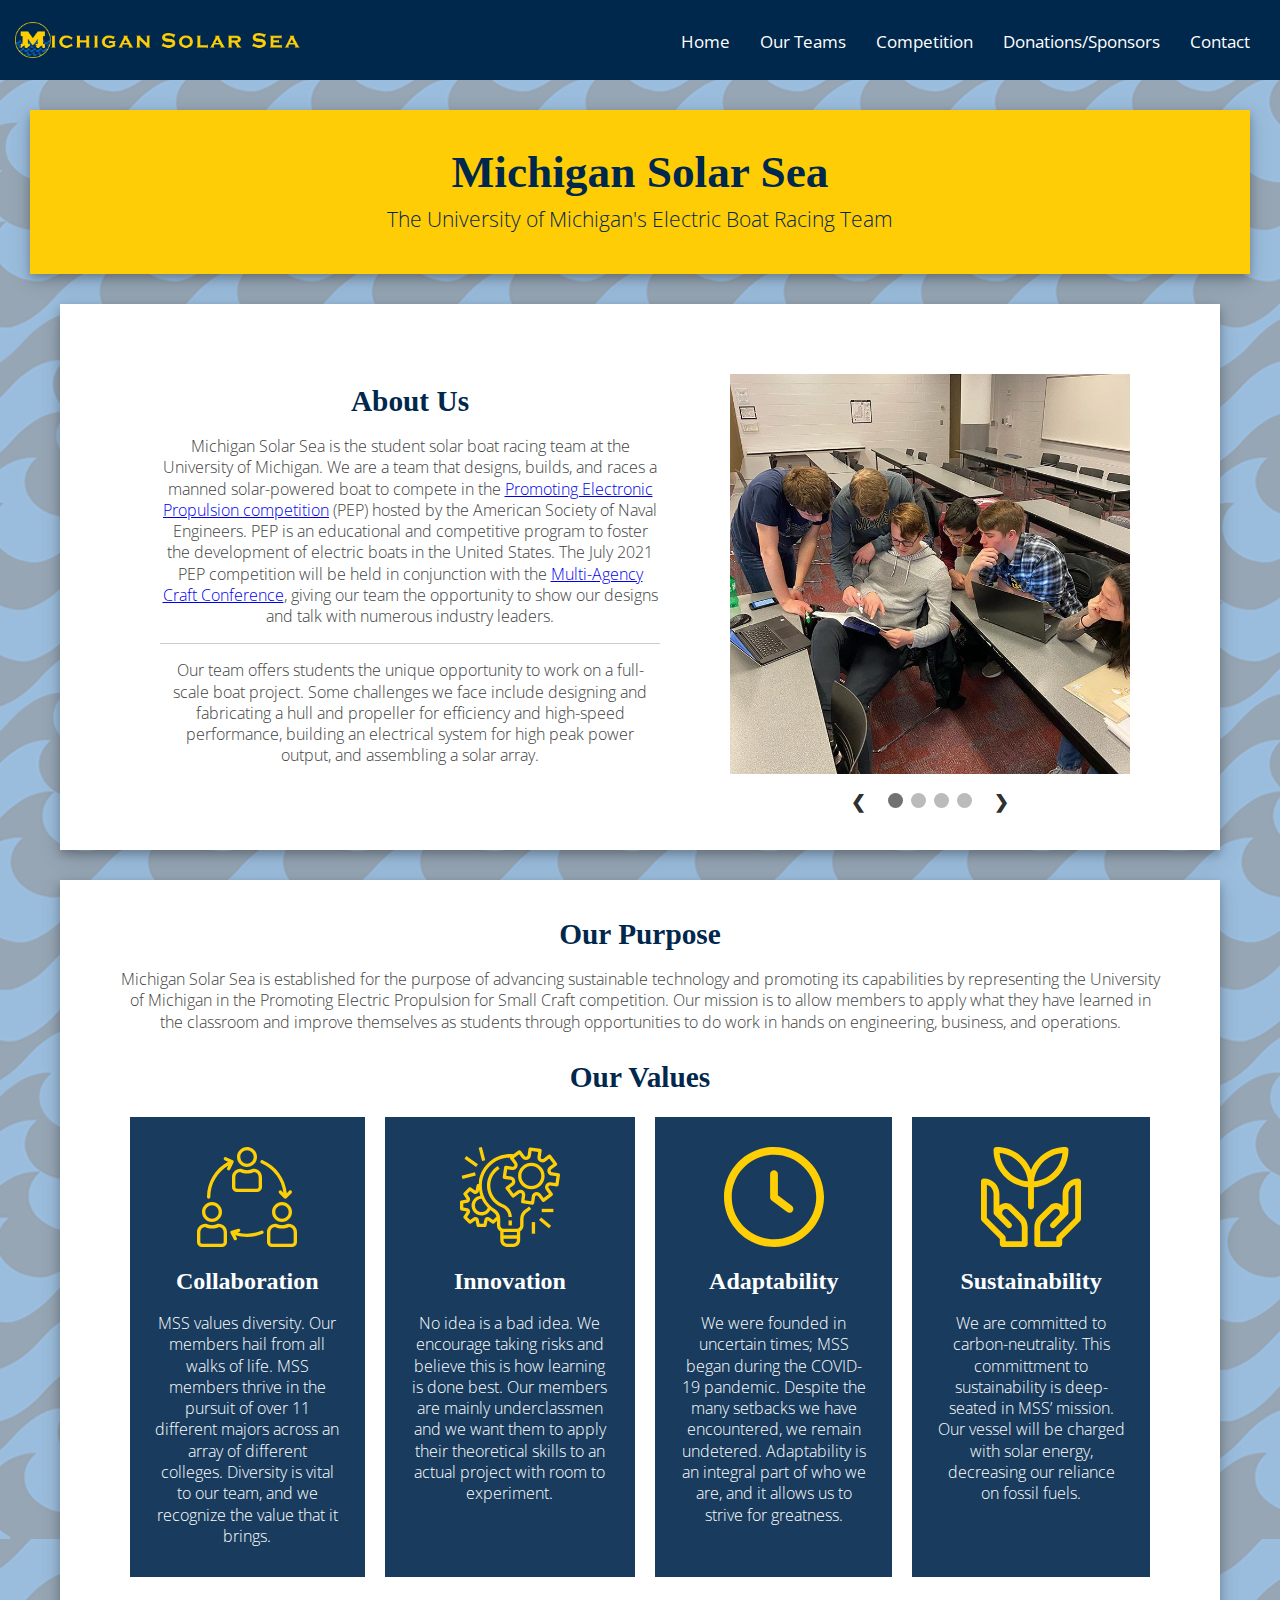
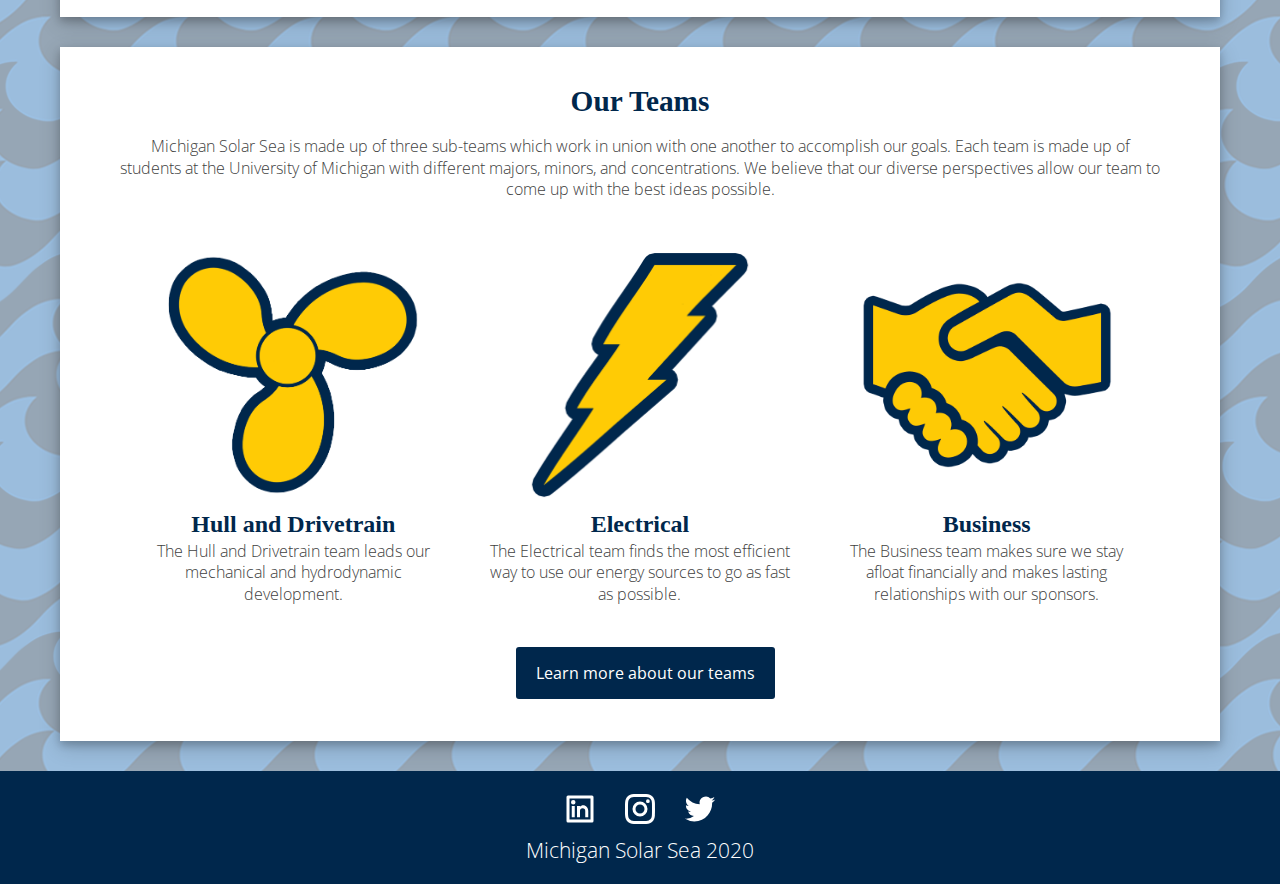
==== index.html @ 942b69a6 "fixing w3 errors" ====
<!DOCTYPE html>
<html lang='en' dir='ltr'>
    <head>
        <meta charset="UTF-8">
        <meta name="viewport" content="width=device-width, initial-scale=1.0">
        <meta http-equiv="X-UA-Compatible" content="ie=edge">
        <link rel="stylesheet" href="https://fonts.googleapis.com/css?family=Open Sans">
        <link rel="stylesheet" type="text/css" href="css/html5reset.css">
        <link rel="stylesheet" type="text/css" href="css/style.css">
        <title>Michigan Solar Sea</title>
    </head>
    <body>

        <div class="container">
        <div class="skip"><a href="#main">Skip to Main Content</a></div>
        <nav>   
        <div class="nav-container">
            <div class="logo">
                <a href="#"><img src="logos/long_logo.png" alt="Solar Sea Logo"></a>
            </div>
        <div class="navbar">
        
        <div class="icon-bar" onclick="Show()">
            <i></i>
            <i></i>
            <i></i>
        </div>
        <div id="navlist">
        <ul id="nav-lists">
            <li class="close"><span onclick="Hide()">×</span></li>
            <li><a href="index.html">Home</a></li>
            <li><a href="team.html ">Our Teams</a></li>
            <li><a href="#">Competition</a></li>
            <li><a href="#">Donations/Sponsors</a></li>
            <li><a href="#">Contact</a></li>
        </ul>
        </div>
        
        </div>
        </div>
        </nav>
        <main>
        <header>
        <div class="page-header">
            <h1>Michigan Solar Sea</h1>
            <p class="headerp">The University of Michigan's Electric Boat Racing Team</p>
        </div>
        </header>
        <div class="main-page" id="main"> 
            <div class="page-card" id="mainpagecol">
                <div class="col1">
                    <div class="col1container">
                <h2>About Us</h2>
                <p>Michigan Solar Sea is the student solar boat racing team at the University of Michigan. We are a team that designs, builds, and races a manned solar-powered boat to compete in the <a href="http://www.navalengineers.org/Education/Promoting-Electric-Propulsion-PEP">Promoting Electronic Propulsion competition</a> (PEP) hosted by the American Society of Naval Engineers. PEP is an educational and competitive program to foster the development of electric boats in the United States. The July 2021 PEP competition will be held in conjunction with the <a href="http://www.navalengineers.org/Symposia/MACC-2020">Multi-Agency Craft Conference</a>, giving our team the opportunity to show our designs and talk with numerous industry leaders.</p>
                <hr>
                <p>Our team offers students the unique opportunity to work on a full-scale boat project. Some challenges we face include designing and fabricating a hull and propeller for efficiency and high-speed performance, building an electrical system for high peak power output, and assembling a solar array. </p>
                </div>
                </div>
                <!-- Slideshow container -->
                <div class="col2">
            <div class="slideshow-container">
                <div class="mySlides fade">
                <img src="images/EmbeddedImage-2.jpg" style="width:100%" alt="team looking at a computer">
                </div>
            
                <div class="mySlides fade">
                <img src="images/EmbeddedImage-3.jpg" style="width:100%" alt="deven designing the ship">
                </div>
            
                <div class="mySlides fade">
                <img src="images/EmbeddedImage-4.jpg" style="width:100%" alt="team members drawing on a whiteboard">
                </div>

                <div class="mySlides fade">
                    <img src="images/EmbeddedImage.jpg" style="width:100%" alt="team members discussing ship dimensions">
                </div>
            
                <!-- Next and previous buttons -->


            </div>
            <br>
            
            <!-- The dots/circles -->
            <div style="text-align:center">
                <a class="prev" onclick="plusSlides(-1)">&#10094;</a>
                <span class="dot" onclick="currentSlide(1)"></span> 
                <span class="dot" onclick="currentSlide(2)"></span> 
                <span class="dot" onclick="currentSlide(3)"></span> 
                <span class="dot" onclick="currentSlide(4)"></span> 
                <a class="next" onclick="plusSlides(1)">&#10095;</a>
            </div>
            </div>
            </div>
            <div class="page-card">
                <h2>Our Purpose</h2>
                <p>Michigan Solar Sea is established for the purpose of advancing sustainable technology and promoting its capabilities by representing the University of Michigan in the Promoting Electric Propulsion for Small Craft competition. Our mission is to allow members to apply what they have learned in the classroom and improve themselves as students through opportunities to do work in hands on engineering, business, and operations.</p>

                <h2 id="valuesheader">Our Values</h2>
                <div id="mssvalues">
                    <div class="value-card" id="val1">
                        <img class="valuesimg" src="logos/collaboration-3.svg" alt="Collaboration logo">
                        <h3>Collaboration</h3>
                        <p>MSS values diversity. Our members hail from all walks of life. MSS members thrive in the pursuit of over 11 different majors across an array of different colleges. Diversity is vital to our team, and we recognize the value that it brings.</p>
                    </div>
                    <div class="value-card" id="val2">
                        <img class="valuesimg" src="logos/project-management-3.svg" alt="Innovation logo">
                        <h3>Innovation</h3>
                        <p>No idea is a bad idea. We encourage taking risks and believe this is how learning is done best. Our members are mainly underclassmen and we want them to apply their theoretical skills to an actual project with room to experiment.</p>
                    </div>
                    <div class="value-card" id="val3">
                        <img class="valuesimg" src="logos/clock-2.svg" alt="Adaptability logo">
                        <h3>Adaptability</h3>
                        <p>We were founded in uncertain times; MSS began during the COVID-19 pandemic. Despite the many setbacks we have encountered, we remain undetered. Adaptability is an integral part of who we are, and it allows us to strive for greatness.</p>
                    </div>
                    <div class="value-card" id="val4">
                        <img class="valuesimg" src="logos/ecology-3.svg" alt="Sustainability logo">
                        <h3>Sustainability</h3>
                        <p>We are committed to carbon-neutrality. This committment to sustainability is deep-seated in MSS’ mission. Our vessel will be charged with solar energy, decreasing our reliance on fossil fuels.</p>
                    </div>
                </div>
            </div>
            <div class="page-card">
                <h2>Our Teams</h2>
                <p>Michigan Solar Sea is made up of three sub-teams which work in union with one another to accomplish our goals. Each team is made up of students at the University of Michigan with different majors, minors, and concentrations. We believe that our diverse perspectives allow our team to come up with the best ideas possible.</p>
                <div class="team-card-grid">
                    <div class="team-card" id="team-card-3">
                        <img src="logos/hull_logo.png" alt="Hull and Drivetrain Logo" class="teamlogo">
                        <h3 class="teamh3">Hull and Drivetrain</h3>
                        <p class="teamlogop">The Hull and Drivetrain team leads our mechanical and hydrodynamic development.</p>
                    </div>
                <div class="team-card" id="team-card-2">
                    <img src="logos/electrical_logo.png" alt="Electrical Logo" class="teamlogo">
                    <h3 class="teamh3">Electrical</h3>
                    <p class="teamlogop">The Electrical team finds the most efficient way to use our energy sources to go as fast as possible.</p>
                </div>
                <div class="team-card" id="team-card-1">
                    <img src="logos/business_logo.png" alt="Business Logo" class="teamlogo">
                    <h3 class="teamh3">Business</h3>
                    <p class="teamlogop">The Business team makes sure we stay afloat financially and makes lasting relationships with our sponsors.</p>
                </div>
                </div>
                <div id="mainpagebuttons">
                <a class="button" href="team.html">Learn more about our teams</a>
            </div>
        </div>
        </div>
        </main>
        <footer>
        <div class="footer">
            <a href="https://www.linkedin.com/company/michigan-solar-sea/" target="_blank"><img src="logos/linkedin-logo.svg" alt="linkedin logo" class="footer-logo"></a>
            <a href="https://www.instagram.com/michigansolarsea/" target="_blank"><img src="logos/instagram-logo.svg" alt="instagram logo" class="footer-logo"></a>
            <a href="https://twitter.com/MichiganSea" target="_blank"><img src="logos/twitter-logo.svg" alt="twitter logo" class="footer-logo"></a>
            <p>Michigan Solar Sea 2020</p>
        </div>
        </footer>
        </div>
        <script src="js/mainpage.js"></script>
    </body>
</html>
---- css/style.css ----
/*Color Codes
Yellow: #ffcf06
Light blue: #0c5baa
Dark blue: #00274C
*/

/*This is all for the nav*/

*,
*::before,
*::after {
  box-sizing: border-box;
  -webkit-box-sizing: border-box;
}

.skip a{
  background: white;
  left: 0;
  padding: 6px;
  position: absolute;
  top: -40px;
  z-index: 1;
}

.skip a:focus{
/*Add the selector and rule to move the skip link to the exact top.*/
  top: 0px;
}

body {
  font-family: "Open Sans", sans-serif;
  margin: 0;
  padding: 0;
}

.nav-container {
  height: 80px;
  background-color: #00274C;
  display: -webkit-box;
  display: -ms-flexbox;
  display: flex;
  -ms-flex-wrap: wrap;
  flex-wrap: wrap;
  -webkit-box-align: center;
  -ms-flex-align: center;
  align-items: center;
  overflow: hidden;
}

.nav-container .logo {
  max-width: 300px;
  padding: 0 0px 0px 15px;
  overflow: hidden;
}

.nav-container .logo a {
  display: -webkit-box;
  display: -ms-flexbox;
  display: flex;
  -ms-flex-wrap: wrap;
  flex-wrap: wrap;
  -webkit-box-align: center;
  -ms-flex-align: center;
  align-items: center;
  height: 60px;
}

.nav-container .logo a img {
  max-width: 100%;
  max-height: 60px;
}

.nav-container .navbar {
  display: -webkit-box;
  display: -ms-flexbox;
  display: flex;
  -ms-flex-wrap: wrap;
  flex-wrap: wrap;
  -webkit-box-flex: 1;
  -ms-flex: 1;
  flex: 1;
  padding: 0 15px;
  justify-content: flex-end;
}

.nav-container .navbar ul {
  display: -webkit-box;
  display: -ms-flexbox;
  display: flex;
  -ms-flex-wrap: wrap;
  flex-wrap: wrap;
  list-style: none;
  margin: 0;
  padding: 0;
}

.nav-container .navbar ul li a {
  text-decoration: none;
  color: white;
  font-size: 13pt;
  display: block;
  height: 80px;
  line-height: 82px;
  cursor: pointer;
  padding: 0 15px;
}

.nav-container .navbar ul li a:hover {
  color: #ffffff;
  background-color: rgba(23, 23, 23, 0.9);
}

.nav-container .navbar ul .close {
  display: none;
  text-align: right;
  padding: 10px;
}

.nav-container .navbar ul .close span {
  font-size: 40px;
  display: inline-block;
  border: 1px solid #cccccc;
  padding: 0 10px;
  cursor: pointer;
}

.nav-container .navbar .icon-bar {
  padding: 18px 8px;
  width: 50px;
  height: 60px;
  display: none;
  -webkit-box-orient: vertical;
  -webkit-box-direction: normal;
  -ms-flex-direction: column;
  flex-direction: column;
  -webkit-box-pack: justify;
  -ms-flex-pack: justify;
  justify-content: space-between;
  cursor: pointer;
}

.nav-container .navbar .icon-bar i {
  background-color: #ffffff;
  height: 2px;
}

.navbar #navlist{
    text-align: right;
    position: right;
    float: right;
}

@media only screen and (max-width: 946px) {
  .nav-container {
    -webkit-box-pack: justify;
    -ms-flex-pack: justify;
    justify-content: space-between;
  }

  .nav-container .logo {
    -webkit-box-flex: 1;
    -ms-flex: 1;
    flex: 1;
  }


  .nav-container .navbar {
    -webkit-box-flex: 0;
    -ms-flex: 0;
    flex: 0;
  }

  .nav-container .navbar ul {
    -ms-flex-wrap: nowrap;
    flex-wrap: nowrap;
    position: fixed;
    left: 100%;
    -webkit-box-orient: vertical;
    -webkit-box-direction: normal;
    -ms-flex-direction: column;
    flex-direction: column;
    background: #ffffff;
    width: 100%;
    height: 55%;
    overflow: auto;
    -webkit-transition: left .3s;
    -o-transition: left .3s;
    transition: left .3s;
  }

  .nav-container .navbar ul li a {
    padding: 15px;
    font-size: 20pt;
    height: auto;
    line-height: normal;
    color: #555555;
    text-align: center;
  }

  .nav-container .navbar ul .close {
    display: block;
  }

  .nav-container .navbar .icon-bar {
    display: -webkit-box;
    display: -ms-flexbox;
    display: flex;
  }

  .nav-container .navbar ._Menus-show {
    left: 0;
  }
}

/*


/*This is everything else besides the nav*/


/*Basic stuff for the whole site*/

.body {
  max-width: 700px;
  margin: 0 auto;
  padding: 10px;
}

.container{
    background-image: url(../logos/wave\ block.png);
}

.page-header{
    text-align: center;
    padding: 30px 30px 30px 30px;
    background-color: #ffcd06;
    margin: 30px 30px 30px 30px;
    box-shadow: 0 4px 8px 0 rgba(0, 0, 0, 0.2), 
    0 6px 20px 0 rgba(0, 0, 0, 0.19);
    font-family: "Playfair Display";
    font-size: 17pt;
    color:#00274C;
}

.page-card{
    text-align: center;
    padding: 40px 30px 40px 30px;
    background-color: white;
    margin: 30px 30px 30px 30px;
    box-shadow: 0 4px 8px 0 rgba(0, 0, 0, 0.2), 
    0 6px 20px 0 rgba(0, 0, 0, 0.19);
    font-size: 12pt;
    color:rgb(65, 65, 65);
}

h1{
  margin: 10px 0px 5px 0px;
  font-size: 2em;
  font-weight: bold;
  
}

.headerp{
  margin: 10px 0px 10px 0px;
  font-family: "Open Sans", sans-serif;
  font-size: 16pt;
}

h2{
    font-weight: bold;
    color: #00274C;
    font-size: 22pt;
    font-family: "Playfair Display";
    margin-bottom: 20px;
}

p{
    font-weight: lighter;
    line-height: 1.33;
}

.footer{
    padding: 20px 0px 20px 0px;
    color: white;
    text-align: center;
    background-color: #00274C;
}

.footer p{
  padding: 0px 0px 0px 0px;
  margin: 7px 0px 0px 0px;
  font-size: 16pt;
}

.footer-logo{
  padding: 0px 10px 0px 10px;
}

h3{
  color: #00274C;
  font-size: 18pt;
  font-weight: bold;
  font-family: "Playfair Display";
}

h4{
  color: #00274C;
  font-size: 16pt;
  font-style: bold;
  margin: 5px 0px 5px 0px;
}

#mainpagebuttons{
  margin: 60px 0px 20px 0px;
}

.button{
  color: white;
  background-color: #00274C;
  padding: 15px 10px 15px 10px;
  margin: 30px 0px 30px 0px;
  border-radius: 3px 3px 3px 3px;
  text-decoration: none;
}

.button:hover{
  background-color: lightgrey;
  color: #00274C;
  text-decoration: underline;
}

/* Main Page */

#valuesheader{
  margin-top: 30px;
  margin-bottom: 0px;
}

.value-card{
  margin: 25px 0px 0px 0px;
  padding: 30px 0px 30px 0px;
  color: white;
  background-color: rgb(0, 39, 76, 0.9);

}

.value-card h3 {
  color: white;
  margin: 20px 0px 20px 0px;
}

.value-card p{
  color: white;
  padding: 0px 25px 0px 25px;
}

.valuesimg{
  width: 175px;
  height: auto;
}

.team-card{
  margin: 40px 0px 10px 0px;
}

#team-card-1{
  margin: 10px 0px 10px 0px;
}

.teamh3{
  margin: 10px 0px 5px 0px;
}

.teamlogop{
  padding: 0px 0px 0px 0px;
  margin: 0px 0px 0px 0px;
}

.teamlogo{
  width: 250px;
  height: auto;
}

/* THIS IS FOR THE MAIN PAGE SLIDESHOW*/
*{box-sizing:border-box}

/* Slideshow container */
.slideshow-container {
  width: 250px;
  position: relative;
  margin: auto;
  margin-top: 30px;
}

/* Hide the images by default */
.mySlides {
  display: none;
}

/* Next & previous buttons */
.prev, .next {
  cursor: pointer;
  top: 50%;
  width: auto;
  margin-top: -22px;
  padding: 16px;
  color: #303030;
  font-weight: bold;
  font-size: 18px;
  transition: 0.6s ease;
  border-radius: 3px 0 0 3px;
  user-select: none;
}

/* Position the "next button" to the right */
.next {
  right: 0;
  border-radius: 0 3px 3px 0;
}

/* On hover, add a black background color with a little bit see-through */
.prev:hover, .next:hover {
  background-color: rgba(0,0,0,0.8);
  color: white;
}

/* The dots/bullets/indicators */
.dot {
  cursor: pointer;
  height: 15px;
  width: 15px;
  margin: 0 2px;
  background-color: #bbb;
  border-radius: 50%;
  display: inline-block;
  transition: background-color 0.6s ease;
}

.active, .dot:hover {
  background-color: #717171;
}


/* Team Page */

.headshot-img{
  text-align: center;
}

.headshot-img img{
  height: 300px;
  width: auto;
  border-radius: 50%;
}


@media screen and (min-width: 768px){
  .slideshow-container {
    width: 500px;
  }

  .page-card{
    text-align: center;
    padding: 40px 60px 40px 60px;
    background-color: white;
    margin: 30px 60px 30px 60px;
    box-shadow: 0 4px 8px 0 rgba(0, 0, 0, 0.2), 
    0 6px 20px 0 rgba(0, 0, 0, 0.19);
    font-size: 12pt;
    color:rgb(65, 65, 65);
  }

  #mainpagebuttons{
    margin: 60px 0px 20px 0px;
  }
  
  .button{
    color: white;
    background-color: #00274C;
    padding: 15px 20px 15px 20px;
    margin: 30px 20px 30px 30px;
    border-radius: 3px 3px 3px 3px;
    text-decoration: none;
  }


}

@media screen and (min-width: 946px){

  /* Values grid on the main page */

  #mssvalues{
    display: grid;
    grid-template-columns: auto auto;
    grid-template-rows: auto auto;
  }

  .value-card{
    margin: 25px 10px 0px 10px;
  }

  #val1{
    grid-row: 1/2;
    grid-column: 1/2;
  }

  #val2{
    grid-row: 1/2;
    grid-column: 2/3;
  }

  #val3{
    grid-row: 2/3;
    grid-column: 1/2;
  }

  #val4{
    grid-row: 2/3;
    grid-column: 2/3;
  }

  .valuesimg{
    width: 100px;
    height: auto;
  }
}

@media screen and (min-width: 1200px){
  #mainpagecol{
    display: grid;
    grid-template-columns: auto auto;
  }

  .col1{
    grid-column-start: 1;
    grid-column-end: 2;
    justify-content: center;
    align-self: center;
    margin-left: 40px;
    margin-right: 40px;
  }

  .col2{
    grid-column-start: 2;
    grid-column-end: 3;
  }

  .slideshow-container {
    width: 400px;
    margin: 30px 30px 0px 30px;
  }

/* Values grid on the main page */

#mssvalues{
  display: grid;
  grid-template-columns: auto auto auto auto;
  grid-template-rows: auto;
}

.value-card{
  margin: 25px 10px 0px 10px;
}

#val1{
  grid-row: 1/2;
  grid-column: 1/2;
}

#val2{
  grid-row: 1/2;
  grid-column: 2/3;
}

#val3{
  grid-row: 1/2;
  grid-column: 3/4;
}

#val4{
  grid-row: 1/2;
  grid-column: 4/5;
}


/* Grid for the teams on main page */

  .team-card-grid{
    display: grid;
    grid-template-columns: auto auto auto;
    margin-top: 30px;
  }

  #team-card-1{
    grid-column-start: 3;
    grid-column-end: 4;
    margin: 20px 20px 20px 20px;
  }

  #team-card-2{
    grid-column-start: 2;
    grid-column-end: 3;
  }

  #team-card-3{
    grid-column-start: 1;
    grid-column-end: 2;
  }

  .team-card{
    margin: 20px 20px 20px 20px;
  }

  #mainpagebuttons{
    margin: 40px 0px 20px 0px;
  }
}

@media screen and (prefers-reduced-motion: reduce){
  html{
    scroll-behavior: initial;
}

.skip a{
  background: white;
  left: 0;
  padding: 6px;
  position: absolute;
  top: -40px;
  -webkit-transition: none;
  transition: none;
  z-index: 1;
}

.skip a:focus{
  top:0;
}
}
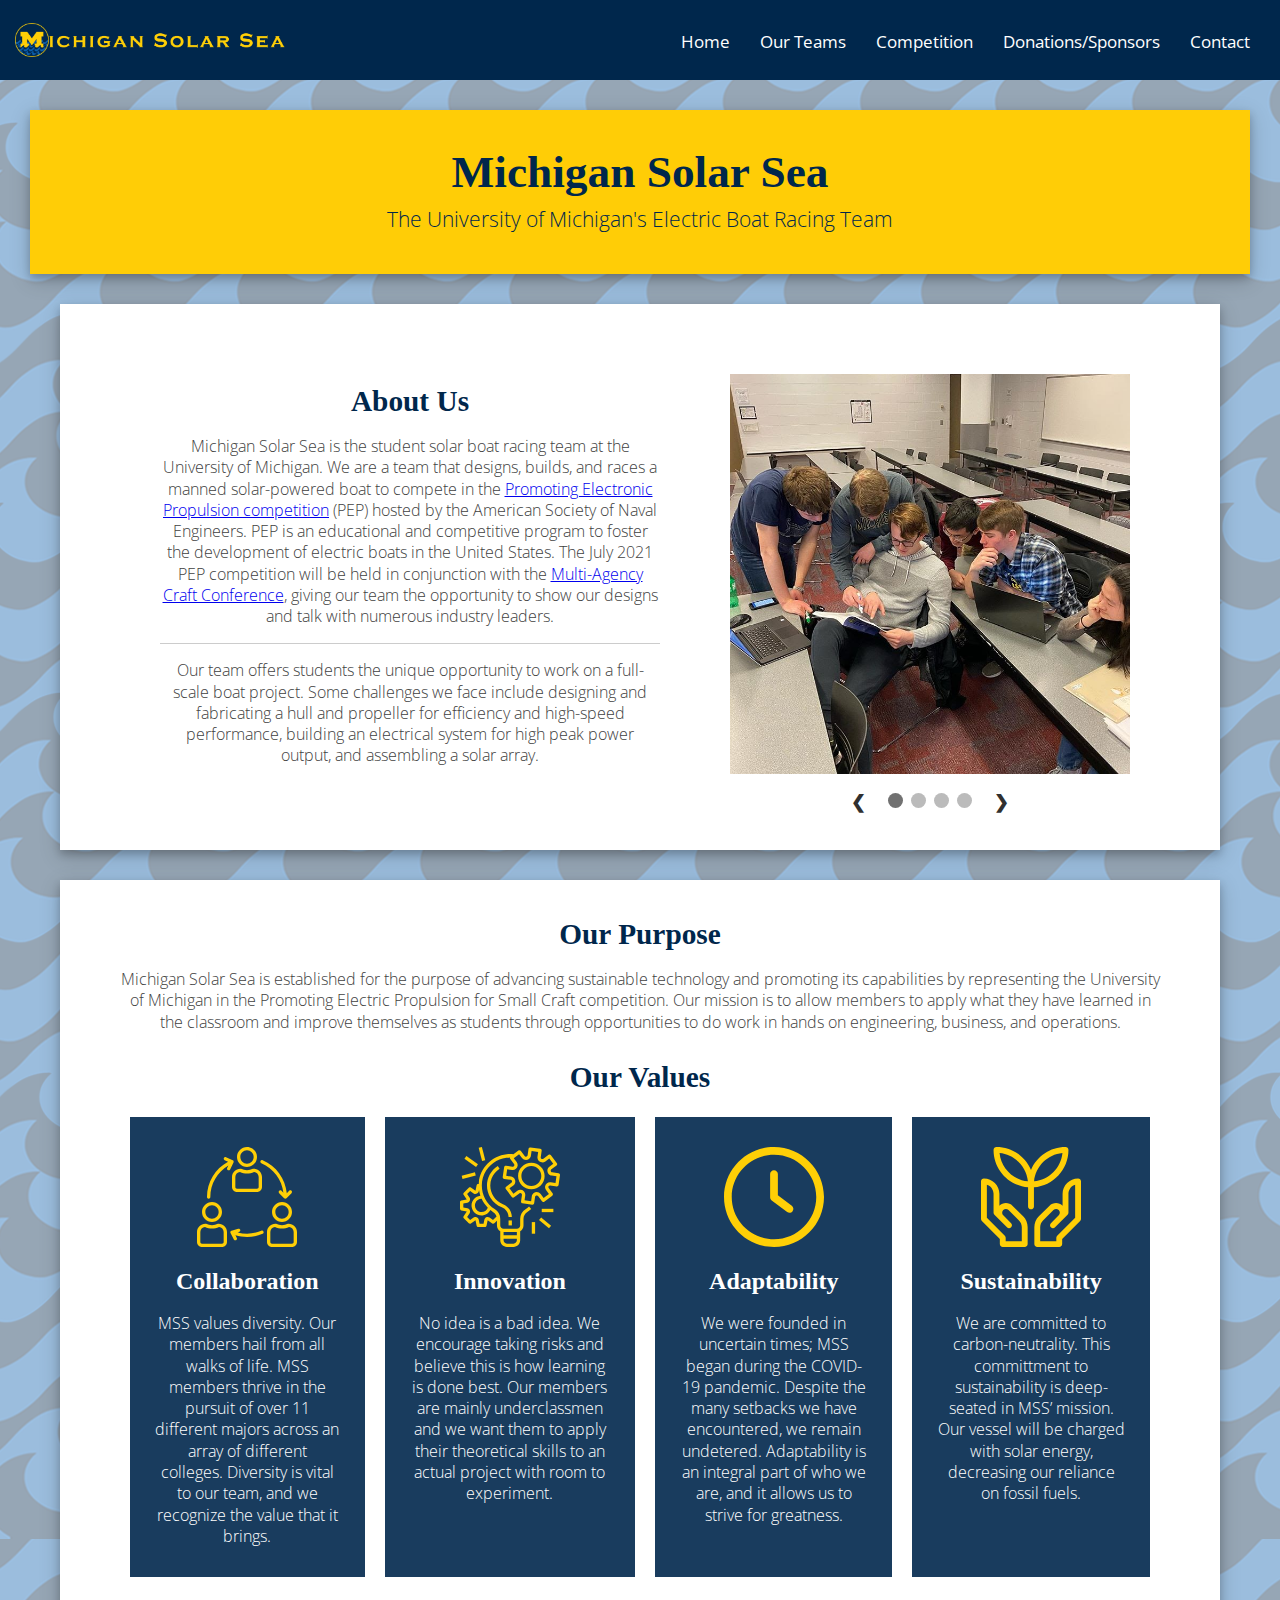
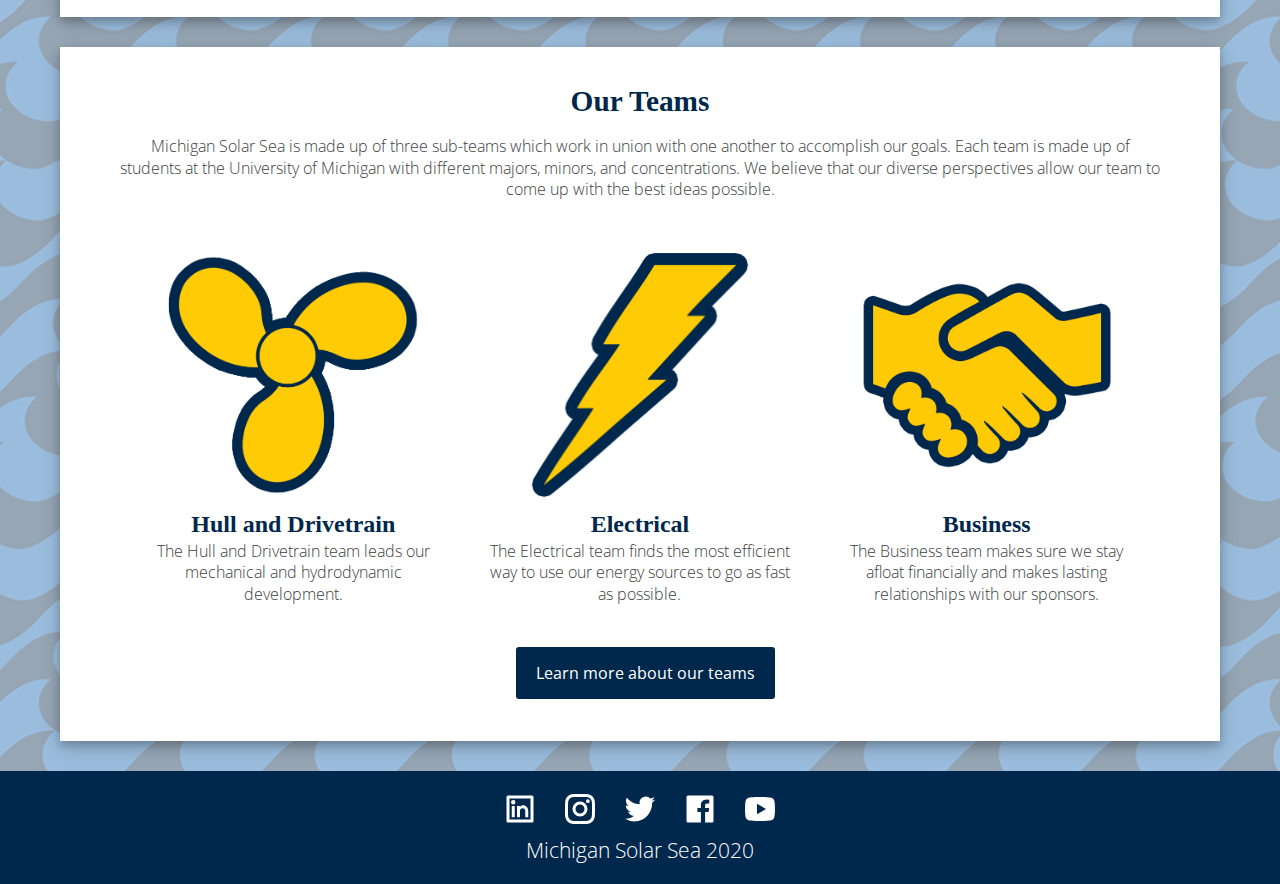
==== commit 12b9778e: "teams page is done" ====
--- a/index.html
+++ b/index.html
@@ -4,7 +4,7 @@
         <meta charset="UTF-8">
         <meta name="viewport" content="width=device-width, initial-scale=1.0">
         <meta http-equiv="X-UA-Compatible" content="ie=edge">
-        <link rel="stylesheet" href="https://fonts.googleapis.com/css?family=Open Sans">
+        <link rel="stylesheet" href="https://fonts.googleapis.com/css?family=Open+Sans">
         <link rel="stylesheet" type="text/css" href="css/html5reset.css">
         <link rel="stylesheet" type="text/css" href="css/style.css">
         <title>Michigan Solar Sea</title>
@@ -151,6 +151,8 @@
             <a href="https://www.linkedin.com/company/michigan-solar-sea/" target="_blank"><img src="logos/linkedin-logo.svg" alt="linkedin logo" class="footer-logo"></a>
             <a href="https://www.instagram.com/michigansolarsea/" target="_blank"><img src="logos/instagram-logo.svg" alt="instagram logo" class="footer-logo"></a>
             <a href="https://twitter.com/MichiganSea" target="_blank"><img src="logos/twitter-logo.svg" alt="twitter logo" class="footer-logo"></a>
+            <a href="https://www.facebook.com/michigansolarsea" target="_blank"><img src="logos/facebook-logo.svg" alt="facebook logo" class="footer-logo"></a>
+            <a href="https://www.youtube.com/channel/UCkD23mmCCdCnqKeCeHcaG-A" target="_blank"><img src="logos/youtube-logo.svg" alt="youtube logo" class="footer-logo"></a>
             <p>Michigan Solar Sea 2020</p>
         </div>
         </footer>
--- a/css/style.css
+++ b/css/style.css
@@ -53,6 +53,10 @@
   overflow: hidden;
 }
 
+.nav-container .logo img{
+  max-width: 270px;
+}
+
 .nav-container .logo a {
   display: -webkit-box;
   display: -ms-flexbox;
@@ -65,7 +69,7 @@
   height: 60px;
 }
 
-.nav-container .logo a img {
+.nav-container .logo a {
   max-width: 100%;
   max-height: 60px;
 }
@@ -443,16 +447,69 @@
 
 /* Team Page */
 
+#chart img{
+  height: 200px;
+  width: auto;
+  margin: 30px 0px 10px 0px;
+}
+
+#chart p{
+  font-size: 10pt;
+  margin: 0px 25px 0px 25px;
+}
+
 .headshot-img{
   text-align: center;
+  margin: 15px 0px 15px 0px;
 }
 
 .headshot-img img{
+  height: 200px;
+  width: auto;
+  border-radius: 50%;
+  box-shadow: 0 4px 8px 0 rgba(0, 0, 0, 0.2), 
+  0 6px 20px 0 rgba(0, 0, 0, 0.19);
+}
+
+.officer-card{
+  margin: 25px 0px 0px 0px;
+  padding: 30px 0px 30px 0px;
+  color: white;
+  background-color: rgb(0, 39, 76, 0.9);
+}
+
+.officer-card h4{
+  color: white;
+}
+.officer-card h3{
+  color: white;
+}
+
+.officer-card a{
+  color: #ffcf06;
+}
+
+.goals-card{
+  margin: 20px 0px 0px 0px;
+}
+
+.goals-card h3{
+  padding: 0px 0px 10px 0px;
+}
+
+.goals-card li{
+  text-align: left;
+  line-height: 1.33;
+  padding: 10px 0px 0px 0px;
+  margin: 0px 0px 0px 20px;
+}
+
+@media screen and (min-width: 500px){
+#chart img{
   height: 300px;
   width: auto;
-  border-radius: 50%;
-}
-
+}
+}
 
 @media screen and (min-width: 768px){
   .slideshow-container {
@@ -483,6 +540,61 @@
     text-decoration: none;
   }
 
+  .team-grid{
+      display: grid;
+      grid-template-columns: 50% 50%;
+      grid-template-rows: auto auto auto auto;
+      grid-row-gap: 10px;
+      grid-column-gap: 10px;
+  }
+
+  #hullteam1{
+    grid-row: 1/2;
+    grid-column: 1/2;
+  }
+
+  #hullteam2{
+    grid-row: 1/2;
+    grid-column: 2/3;
+  }
+
+  #hullteam3{
+    grid-row: 2/3;
+    grid-column: 1/2;
+  }
+
+  #hullteam4{
+    grid-row: 2/3;
+    grid-column: 2/3;
+  }
+
+  #hullteam5{
+    grid-row: 3/4;
+    grid-column: 1/2;
+  }
+
+  #hullteam6{
+    grid-row: 3/4;
+    grid-column: 2/3;
+  }
+
+  #hullteam7{
+    grid-row: 4/5;
+    grid-column: 1/2;
+  }
+
+  #hullteam8{
+    grid-row: 4/5;
+    grid-column: 2/3;
+  }
+
+  #electrical2{
+    align-self: center;
+    justify-items: center;
+    color:#00274C;
+    font-size: 16pt;
+    font-weight: bolder;
+  }
 
 }
 
@@ -492,7 +604,7 @@
 
   #mssvalues{
     display: grid;
-    grid-template-columns: auto auto;
+    grid-template-columns: auto auto auto;
     grid-template-rows: auto auto;
   }
 
@@ -524,6 +636,69 @@
     width: 100px;
     height: auto;
   }
+
+    /* Team Page */
+
+    #chart-grid{
+      display: grid;
+      grid-template-columns: 50% 50%;
+      grid-template-rows: auto;
+      grid-column-gap: 20px;
+    }
+
+    #chart-desc{
+      grid-column: 1/2;
+      grid-row: 1/2;
+      align-self: center;
+    }
+
+    #chart{
+      grid-column: 2/3;
+      grid-row: 1/2;
+    }
+
+    #officer-grid{
+      display: grid;
+      grid-template-columns: 33.3% 33.3% 33.3%;
+      grid-template-rows: auto;
+      grid-column-gap: 20px;
+      justify-content: center;
+    }
+  
+    #officer1{
+      grid-column: 1/2;
+      grid-row: 1/2;
+    }
+  
+    #officer2{
+      grid-column: 2/3;
+      grid-row: 1/2;
+    }
+  
+    #officer3{
+      grid-column: 3/4;
+      grid-row: 1/2;
+    }
+  
+    .officer-card{
+      padding: 30px 10px 30px 10px;
+      margin: 0px 0px 0px 0px;
+    }
+
+    #bottom-grid{
+      display: grid;
+      grid-template-rows: auto;
+      grid-template-columns: 50% 50%;
+    }
+
+    #bottom-grid #consulting-card{
+      margin: 30px 30px 30px 60px;
+    }
+
+    #bottom-grid #faculty-card{
+      margin: 30px 60px 30px 30px;
+    }
+
 }
 
 @media screen and (min-width: 1200px){
@@ -615,6 +790,82 @@
   #mainpagebuttons{
     margin: 40px 0px 20px 0px;
   }
+
+/* Team page */
+
+#chart-grid{
+  margin: 0px 100px 0px 100px;
+}
+
+.team-grid{
+  display: grid;
+  grid-template-columns: 25% 25% 25% 25%;
+  grid-template-rows: auto auto;
+  grid-row-gap: 10px;
+  grid-column-gap: 10px;
+  justify-content: center;
+}
+
+#hullteam1{
+grid-row: 1/2;
+grid-column: 1/2;
+}
+
+#hullteam2{
+grid-row: 1/2;
+grid-column: 2/3;
+}
+
+#hullteam3{
+grid-row: 1/2;
+grid-column: 3/4;
+}
+
+#hullteam4{
+grid-row: 1/2;
+grid-column: 4/5;
+}
+
+#hullteam5{
+grid-row: 2/3;
+grid-column: 1/2;
+}
+
+#hullteam6{
+grid-row: 2/3;
+grid-column: 2/3;
+}
+
+#hullteam7{
+grid-row: 2/3;
+grid-column: 3/4;
+}
+
+#hullteam8{
+grid-row: 2/3;
+grid-column: 4/5;
+}
+
+#electrical1{
+  grid-column: 1/3;
+  grid-row: 1/2;
+}
+
+#electrical2{
+  grid-column: 3/5;
+  grid-row: 1/2;
+}
+
+#business5{
+  grid-row: 2/3;
+  grid-column: 2/3;
+}
+
+#business6{
+  grid-row: 2/3;
+  grid-column: 3/4;
+}
+
 }
 
 @media screen and (prefers-reduced-motion: reduce){
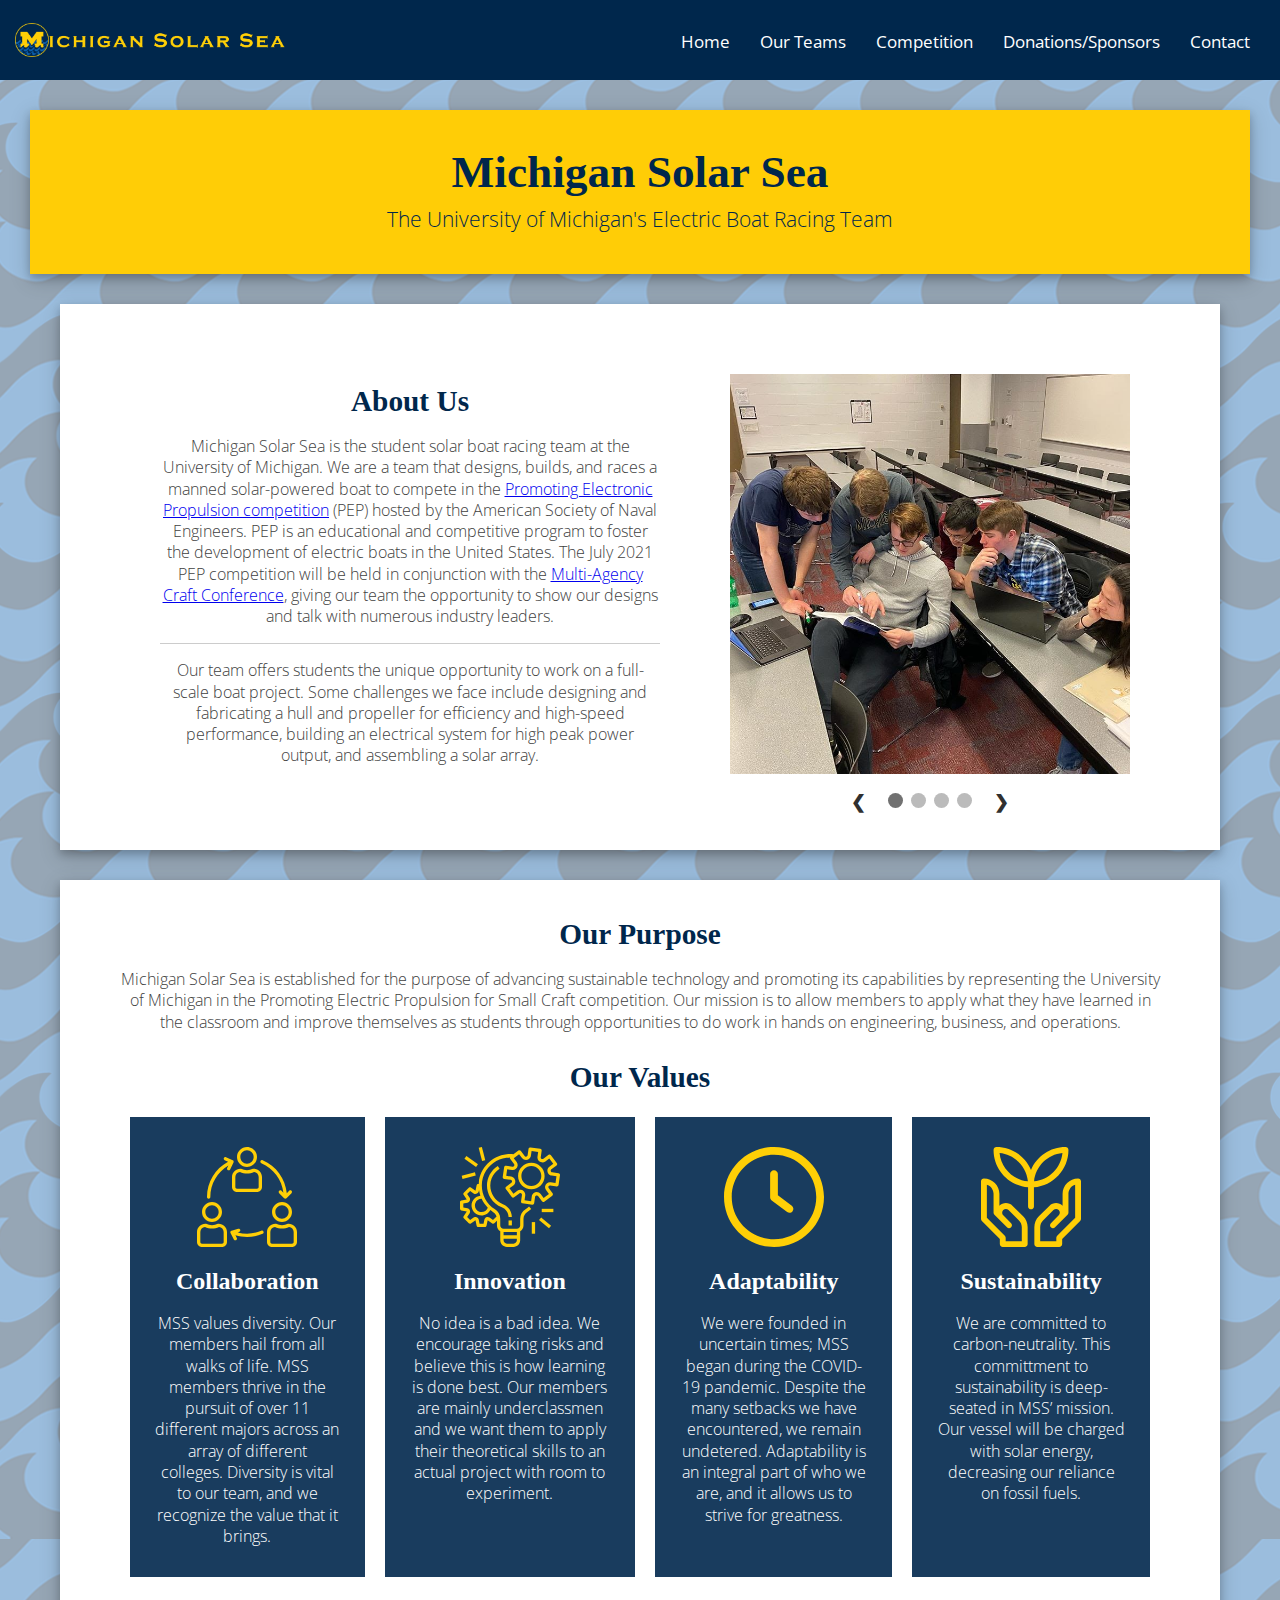
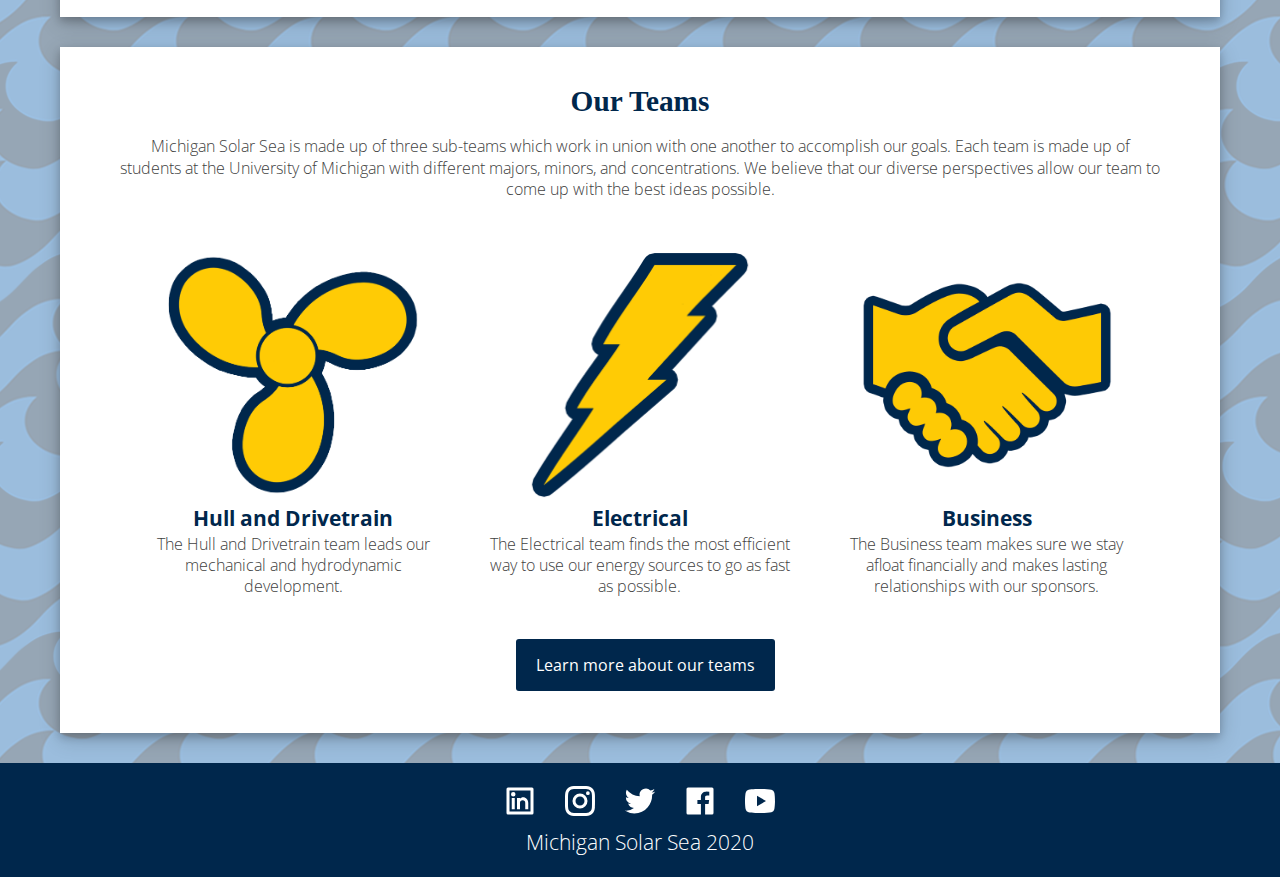
==== commit 7373f86f: "competition page" ====
--- a/index.html
+++ b/index.html
@@ -30,7 +30,7 @@
             <li class="close"><span onclick="Hide()">×</span></li>
             <li><a href="index.html">Home</a></li>
             <li><a href="team.html ">Our Teams</a></li>
-            <li><a href="#">Competition</a></li>
+            <li><a href="competition.html">Competition</a></li>
             <li><a href="#">Donations/Sponsors</a></li>
             <li><a href="#">Contact</a></li>
         </ul>
--- a/css/style.css
+++ b/css/style.css
@@ -447,13 +447,13 @@
 
 /* Team Page */
 
-#chart img{
+.chart img{
   height: 200px;
   width: auto;
   margin: 30px 0px 10px 0px;
 }
 
-#chart p{
+.chart p{
   font-size: 10pt;
   margin: 0px 25px 0px 25px;
 }
@@ -504,11 +504,85 @@
   margin: 0px 0px 0px 20px;
 }
 
+.team-card h3{
+    color: #00274C;
+    font-size: 16pt;
+    margin: 5px 0px 5px 0px;
+    font-family: 'Open Sans';
+}
+
+/* Competition Page */
+
+.comp img{
+  height: 200px;
+  width: auto;
+  margin: 30px 0px 10px 0px;
+}
+
+.chart-desc li{
+  text-align: left;
+  line-height: 1.33;
+  padding: 10px 0px 0px 0px;
+  margin: 5px 0px 0px 20px;
+}
+
+.map img{
+  width: 300px;
+  height: auto;
+  margin: 0px 0px 30px 0px;
+}
+
+.map-desc li{
+    text-align: center;
+    line-height: 1.33;
+    padding: 0px 0px 0px 0px;
+    margin: 20px 0px 0px 0px;
+    list-style-type: none;
+}
+
+#map-img{
+  text-align: center;
+}
+
+.preparation-square1{
+  background-color: rgb(0, 39, 76, 0.9);
+  padding: 30px 20px 30px 20px;
+  margin: 20px 0px 0px 0px;
+}
+
+.preparation-square2{
+  background-color: rgb(0, 39, 76, 0.6);
+  padding: 30px 20px 30px 20px;
+  margin: 20px 0px 0px 0px;
+}
+
+.preparation-grid img{
+  width: 250px;
+  height: auto;
+  margin: 25px 0px 0px 0px
+}
+
+.preparation-grid h3{
+  color: white;
+}
+
 @media screen and (min-width: 500px){
-#chart img{
+.chart img{
   height: 300px;
   width: auto;
 }
+
+.comp img{
+  height: 300px;
+  width: auto;
+}
+
+.map img{
+  width: 380px;
+  height: auto;
+}
+
+
 }
 
 @media screen and (min-width: 768px){
@@ -596,6 +670,66 @@
     font-weight: bolder;
   }
 
+  /* Competition Page */
+
+  .map img{
+    width: 520px;
+    height: auto;
+  }
+  
+  .map-desc li{
+    text-align: center;
+    line-height: 1.33;
+    padding: 0px 0px 0px 0px;
+    margin: 0px 0px 10px 0px;
+    list-style-type: none;
+  }
+
+  .map-desc ul{
+    -webkit-column-count: 2;  /* Chrome/Opera, Safari */
+    -moz-column-count: 2; /* Mozilla Firefox */
+    column-count: 2;
+    margin: 30px 0px 0px 0px;
+    text-align: center;
+  }
+
+  .preparation-grid{
+    display: grid;
+    grid-template-columns: auto auto;
+    grid-template-rows: auto auto auto auto auto;
+    grid-column-gap: 30px;
+    grid-row-gap: 30px;
+    margin: 20px 0px 0px 0px;
+  }
+
+  .preparation-grid img{
+    width: 200px;
+  }
+
+  .preparation-square1{
+    margin: 0px 0px 0px 0px;
+  }
+
+  .preparation-square2{
+    margin: 0px 0px 0px 0px;
+  }
+
+  #square3{
+    background-color: rgb(0, 39, 76, 0.6);
+  }
+
+  #square4{
+    background-color: rgb(0, 39, 76, 0.9);
+  }
+
+  #square7{
+    background-color: rgb(0, 39, 76, 0.6);
+  }
+
+  #square8{
+    background-color: rgb(0, 39, 76, 0.9);
+  }
+  
 }
 
 @media screen and (min-width: 946px){
@@ -639,20 +773,20 @@
 
     /* Team Page */
 
-    #chart-grid{
+    .chart-grid{
       display: grid;
       grid-template-columns: 50% 50%;
       grid-template-rows: auto;
       grid-column-gap: 20px;
     }
 
-    #chart-desc{
+    .chart-desc{
       grid-column: 1/2;
       grid-row: 1/2;
       align-self: center;
     }
 
-    #chart{
+    .chart{
       grid-column: 2/3;
       grid-row: 1/2;
     }
@@ -697,6 +831,24 @@
 
     #bottom-grid #faculty-card{
       margin: 30px 60px 30px 30px;
+    }
+
+    /* Competition Page */
+
+    .comp-grid{
+      display: grid;
+      grid-template-columns: auto auto auto;
+      grid-template-rows: auto;
+      grid-column-gap: 20px;
+    }
+    
+    .comp-desc{
+      grid-column: 1/3;
+      align-self: center;
+    }
+    
+    .comp{
+      grid-column: 3/4;
     }
 
 }
@@ -793,7 +945,7 @@
 
 /* Team page */
 
-#chart-grid{
+.chart-grid{
   margin: 0px 100px 0px 100px;
 }
 
@@ -864,6 +1016,82 @@
 #business6{
   grid-row: 2/3;
   grid-column: 3/4;
+}
+
+/* Competition Page */
+
+.comp-grid{
+  grid-template-columns: auto auto auto;
+}
+
+.comp-desc{
+  grid-column: 1/3;
+}
+
+.comp{
+  grid-column: 3/4;
+}
+
+.map-grid{
+  display: grid;
+  grid-template-columns: auto auto;
+  grid-column-gap: 10%;
+  margin: 30px 0px 0px 0px;
+}
+
+.map{
+  grid-column: 1/2;
+  align-self: center;
+}
+
+.map-desc{
+  grid-column: 2/3;
+}
+
+.map img{
+  width: 620px;
+  height: auto;
+}
+
+.map-desc li{
+  text-align: left;
+  line-height: 1.33;
+  padding: 0px 0px 0px 0px;
+  margin: 0px 0px 10px 0px;
+  list-style-type: initial;
+  list-style-position: inside;
+}
+
+.map-desc ul{
+  -webkit-column-count: 1;  /* Chrome/Opera, Safari */
+  -moz-column-count: 1; /* Mozilla Firefox */
+  column-count: 1;
+  margin: 20px 0px 0px 10px;
+}
+
+.preparation-grid{
+  display: grid;
+  grid-template-columns: auto auto auto;
+  grid-template-rows: auto auto auto;
+  grid-column-gap: 30px;
+  grid-row-gap: 30px;
+  margin: 20px 0px 0px 0px;
+}
+
+#square3{
+  background-color: rgb(0, 39, 76, 0.9);
+}
+
+#square4{
+  background-color: rgb(0, 39, 76, 0.6);
+}
+
+#square7{
+  background-color: rgb(0, 39, 76, 0.9);
+}
+
+#square8{
+  background-color: rgb(0, 39, 76, 0.6);
 }
 
 }
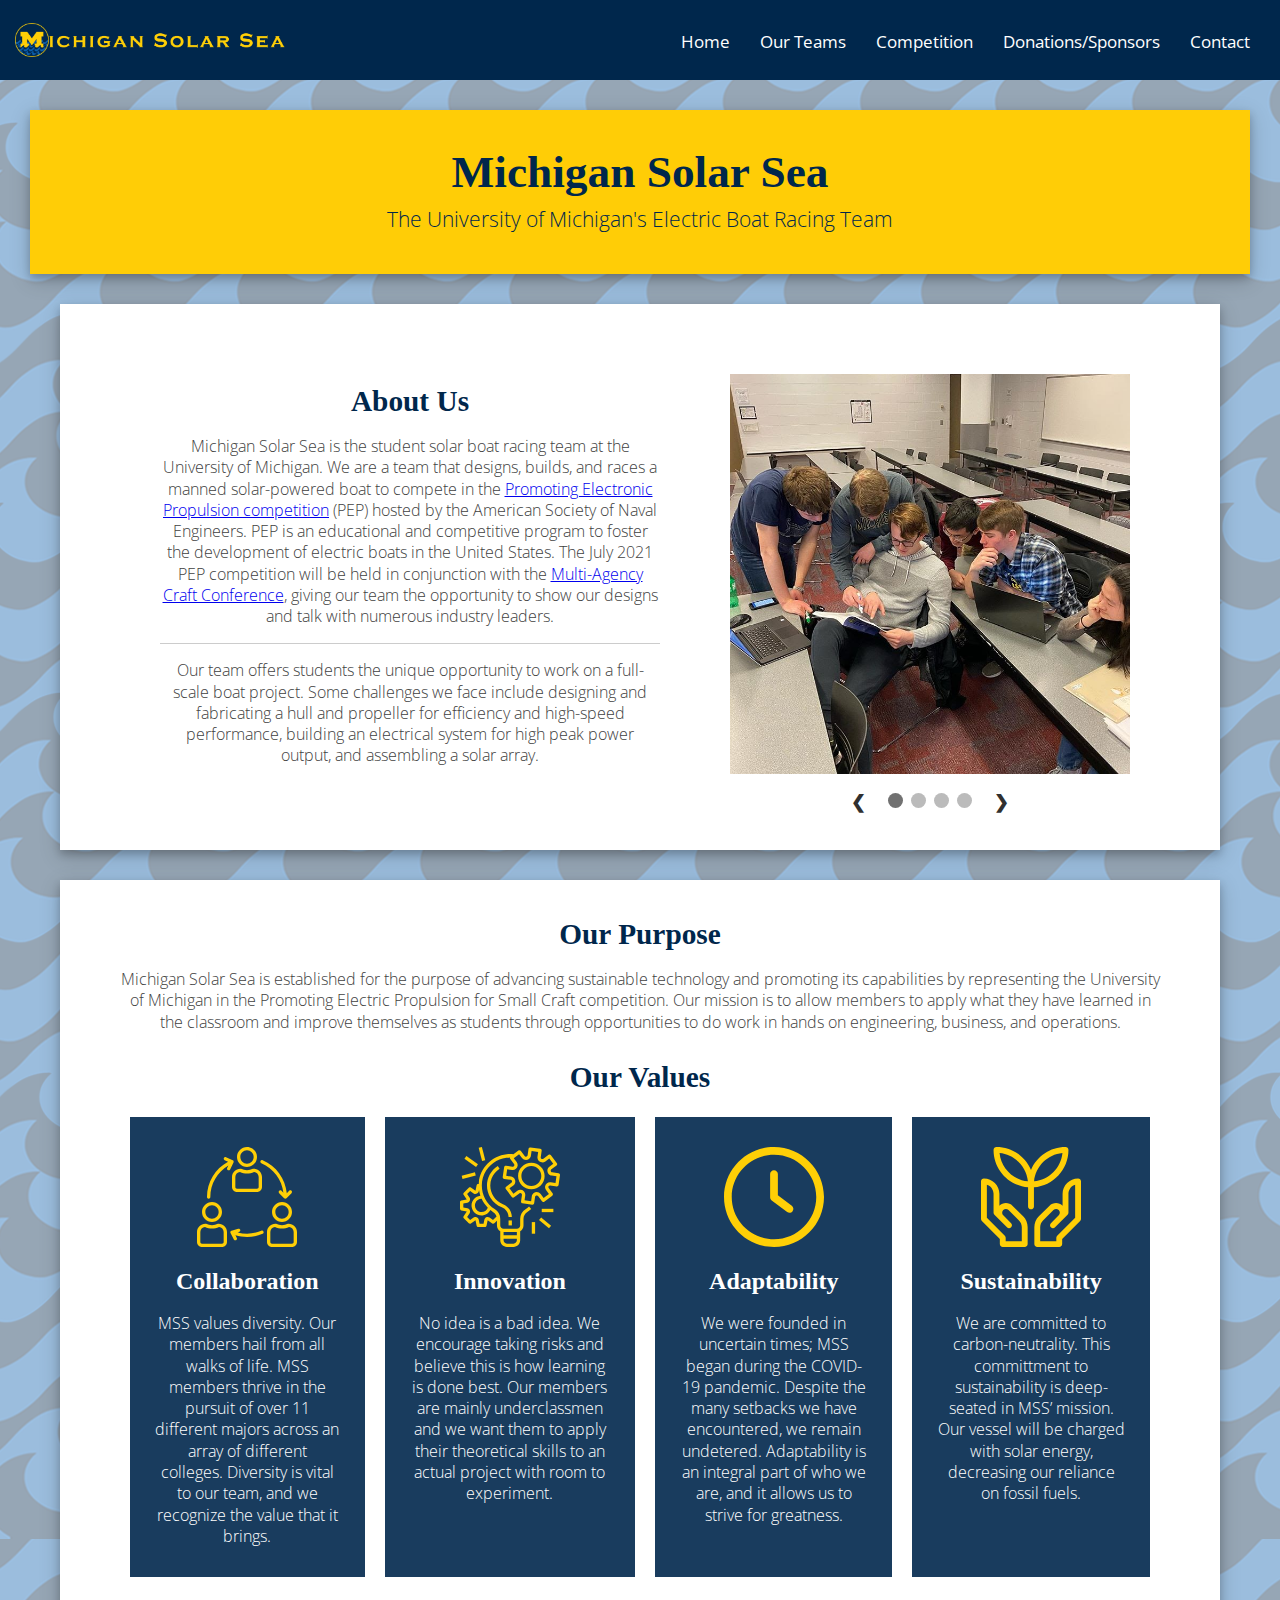
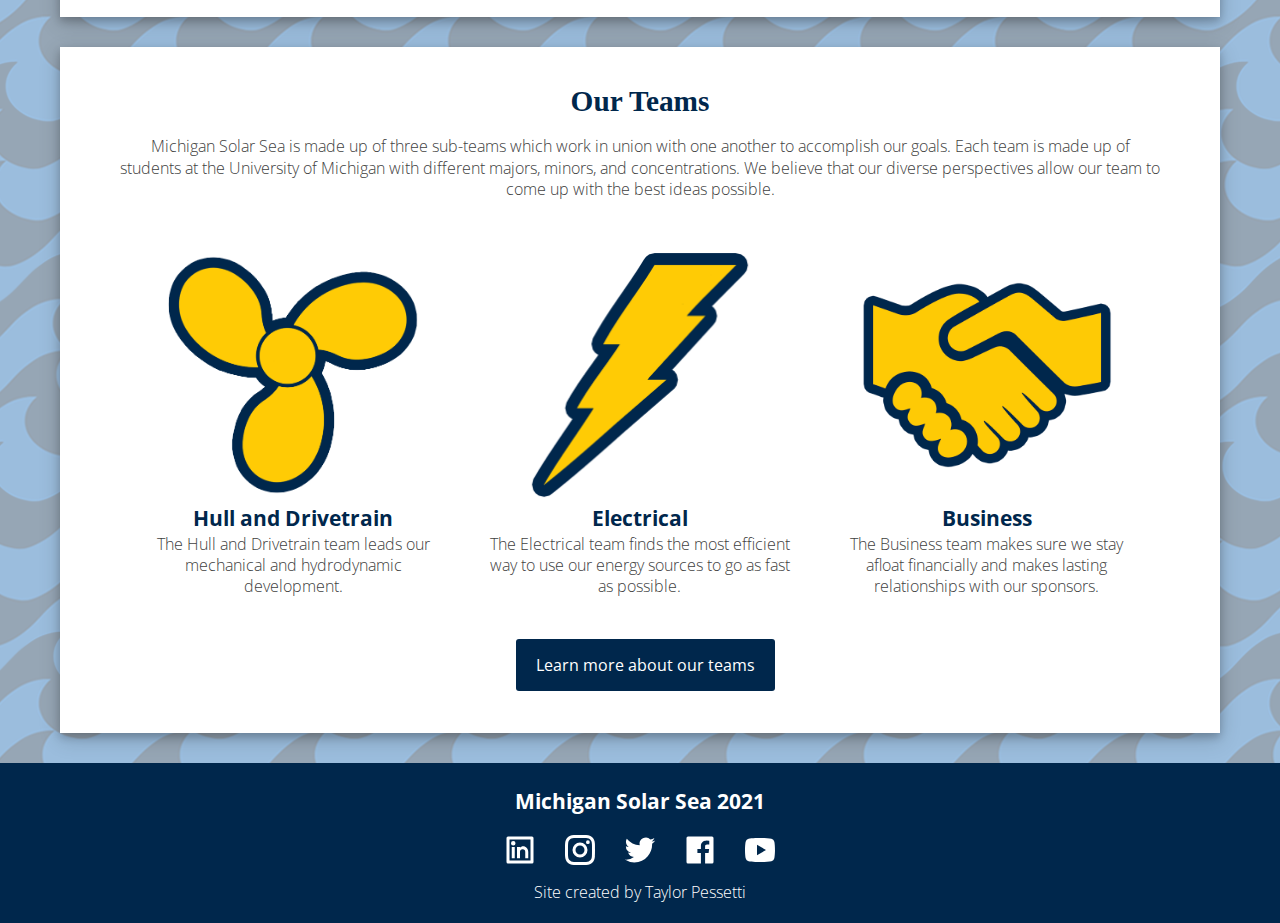
==== commit 2f68c3db: "first full draft of the website" ====
--- a/index.html
+++ b/index.html
@@ -31,8 +31,8 @@
             <li><a href="index.html">Home</a></li>
             <li><a href="team.html ">Our Teams</a></li>
             <li><a href="competition.html">Competition</a></li>
-            <li><a href="#">Donations/Sponsors</a></li>
-            <li><a href="#">Contact</a></li>
+            <li><a href="sponsors.html">Donations/Sponsors</a></li>
+            <li class="last"><a href="contact.html">Contact</a></li>
         </ul>
         </div>
         
@@ -140,7 +140,7 @@
                     <p class="teamlogop">The Business team makes sure we stay afloat financially and makes lasting relationships with our sponsors.</p>
                 </div>
                 </div>
-                <div id="mainpagebuttons">
+                <div class="mainpagebuttons">
                 <a class="button" href="team.html">Learn more about our teams</a>
             </div>
         </div>
@@ -148,12 +148,13 @@
         </main>
         <footer>
         <div class="footer">
+            <h5>Michigan Solar Sea 2021</h5>
             <a href="https://www.linkedin.com/company/michigan-solar-sea/" target="_blank"><img src="logos/linkedin-logo.svg" alt="linkedin logo" class="footer-logo"></a>
             <a href="https://www.instagram.com/michigansolarsea/" target="_blank"><img src="logos/instagram-logo.svg" alt="instagram logo" class="footer-logo"></a>
             <a href="https://twitter.com/MichiganSea" target="_blank"><img src="logos/twitter-logo.svg" alt="twitter logo" class="footer-logo"></a>
             <a href="https://www.facebook.com/michigansolarsea" target="_blank"><img src="logos/facebook-logo.svg" alt="facebook logo" class="footer-logo"></a>
             <a href="https://www.youtube.com/channel/UCkD23mmCCdCnqKeCeHcaG-A" target="_blank"><img src="logos/youtube-logo.svg" alt="youtube logo" class="footer-logo"></a>
-            <p>Michigan Solar Sea 2020</p>
+            <p>Site created by Taylor Pessetti</p>
         </div>
         </footer>
         </div>
--- a/css/style.css
+++ b/css/style.css
@@ -110,8 +110,8 @@
 }
 
 .nav-container .navbar ul li a:hover {
-  color: #ffffff;
-  background-color: rgba(23, 23, 23, 0.9);
+  background-color: #ffcd06;
+  color:#00274C;
 }
 
 .nav-container .navbar ul .close {
@@ -123,9 +123,19 @@
 .nav-container .navbar ul .close span {
   font-size: 40px;
   display: inline-block;
-  border: 1px solid #cccccc;
+  border: 1px solid #00274C;
   padding: 0 10px;
   cursor: pointer;
+  color: white;
+  background-color: grey;
+  position: relative;
+  right: 10px;
+  bottom: 5px;
+}
+
+.nav-container .navbar ul .close span:hover {
+  background-color: white;
+  color: #00274C;
 }
 
 .nav-container .navbar .icon-bar {
@@ -183,9 +193,9 @@
     -webkit-box-direction: normal;
     -ms-flex-direction: column;
     flex-direction: column;
-    background: #ffffff;
+    background: transparent;
     width: 100%;
-    height: 55%;
+    height: auto;
     overflow: auto;
     -webkit-transition: left .3s;
     -o-transition: left .3s;
@@ -197,12 +207,21 @@
     font-size: 20pt;
     height: auto;
     line-height: normal;
-    color: #555555;
+    color: #00274C;
     text-align: center;
+    border-bottom: 2px solid #00274C;
+    background-color: rgb(233, 241, 248);
+  }
+
+  .last{
+    padding-bottom: 0px;
   }
 
   .nav-container .navbar ul .close {
     display: block;
+    background: transparent;
+    height: 70px;
+
   }
 
   .nav-container .navbar .icon-bar {
@@ -290,14 +309,18 @@
     background-color: #00274C;
 }
 
-.footer p{
+.footer h5{
   padding: 0px 0px 0px 0px;
-  margin: 7px 0px 0px 0px;
+  margin: 7px 0px 20px 0px;
   font-size: 16pt;
 }
 
 .footer-logo{
   padding: 0px 10px 0px 10px;
+}
+
+.footer p{
+  margin: 12px 0px 0px 0px;
 }
 
 h3{
@@ -314,8 +337,17 @@
   margin: 5px 0px 5px 0px;
 }
 
-#mainpagebuttons{
+.mainpagebuttons{
   margin: 60px 0px 20px 0px;
+}
+
+#teamsbutton .button{
+  margin: 30px 0px 20px 0px;
+  padding: 20px 40px 20px 40px;
+}
+
+#sponsorbutton{
+  margin: 40px 0px 40px 0px;
 }
 
 .button{
@@ -331,6 +363,7 @@
   background-color: lightgrey;
   color: #00274C;
   text-decoration: underline;
+  border: 2px solid #00274C;
 }
 
 /* Main Page */
@@ -458,9 +491,13 @@
   margin: 0px 25px 0px 25px;
 }
 
+.team-joining h2{
+  margin-top: 20px;
+}
+
 .headshot-img{
   text-align: center;
-  margin: 15px 0px 15px 0px;
+  margin: 15px 0px 25px 0px;
 }
 
 .headshot-img img{
@@ -504,6 +541,17 @@
   margin: 0px 0px 0px 20px;
 }
 
+.team-joining ol{
+  margin-top: 20px;
+}
+
+.team-joining li{
+  text-align: left;
+  line-height: 1.33;
+  padding: 10px 0px 0px 10px;
+  margin: 0px 0px 0px 20px;
+}
+
 .team-card h3{
     color: #00274C;
     font-size: 16pt;
@@ -566,6 +614,158 @@
   color: white;
 }
 
+
+/* Sponsors Page */
+
+.sponsor-logo{
+  width: 200px;
+  height: auto;
+}
+
+.zone-card{
+  padding: 30px 30px 20px 30px;
+  margin: 30px 0px 30px 0px;
+}
+
+.zone-card-2{
+  padding: 30px 30px 20px 30px;
+  margin: 30px 0px 30px 0px;
+}
+
+.zone-card h3{
+  padding-bottom: 10px;
+}
+
+.zone-card-2 h3{
+  padding-bottom: 10px;
+}
+
+#sunlight-zone{
+  background-color: rgb(0, 39, 76, 0.1);
+}
+
+#twilight-zone{
+  background-color: rgb(0, 39, 76, 0.4);
+}
+
+#midnight-zone{
+  background-color: rgb(0, 39, 76, 0.7);
+}
+
+#midnight-zone h3{
+  color: white;
+}
+
+#hadal-zone{
+  background-color: rgb(0, 39, 76);
+}
+
+#hadal-zone h3{
+  color: white;
+}
+
+#sunlight-zone-2{
+  background-color: rgb(0, 39, 76, 0.1);
+}
+
+#twilight-zone-2{
+  background-color: rgb(0, 39, 76, 0.4);
+}
+
+#midnight-zone-2{
+  background-color: rgb(0, 39, 76, 0.7);
+}
+
+#midnight-zone-2 h3{
+  color: white;
+}
+
+#hadal-zone-2{
+  background-color: rgb(0, 39, 76);
+}
+
+#hadal-zone-2 h3{
+  color: white;
+}
+
+.white-h{
+  color: white;
+}
+
+.sponsor-card{
+  text-align: center;
+  padding: 30px 20px 30px 20px;
+  background-color: white;
+  margin: 30px 30px 30px 30px;
+  box-shadow: 0 4px 8px 0 rgba(0, 0, 0, 0.2), 
+  0 6px 20px 0 rgba(0, 0, 0, 0.19);
+  font-size: 12pt;
+  color:rgb(65, 65, 65);
+}
+
+.sponsor-card h4{
+  line-height: 1.33;
+  margin: 0px 0px 20px 0px;
+}
+
+.sponsor-card-no-desc{
+  text-align: center;
+  padding: 30px 20px 30px 20px;
+  background-color: white;
+  margin: 30px 30px 30px 30px;
+  box-shadow: 0 4px 8px 0 rgba(0, 0, 0, 0.2), 
+  0 6px 20px 0 rgba(0, 0, 0, 0.19);
+  font-size: 12pt;
+  color:rgb(65, 65, 65);
+}
+
+.sponsor-card-no-desc h4{
+  line-height: 1.33;
+  margin: 0px 0px 20px 0px;
+}
+
+.sponsor-card-2{
+  text-align: center;
+  padding: 20px 20px 30px 20px;
+  background-color: white;
+  margin: 30px 0px 10px 0px;
+  box-shadow: 0 4px 8px 0 rgba(0, 0, 0, 0.2), 
+  0 6px 20px 0 rgba(0, 0, 0, 0.19);
+  font-size: 12pt;
+  color:rgb(65, 65, 65);
+}
+
+.sponsor-card-2 ul li{
+  text-align: left;
+  line-height: 1.33;
+  padding: 10px 0px 0px 0px;
+  margin: 0px 0px 0px 20px;
+}
+
+#palm-logo{
+  margin-top: 20px;
+}
+
+#anse-img{
+  margin-top: 20px;
+}
+
+.page-grid-2{
+  margin: 20px 0px 0px 0px;
+}
+
+/*Contact Page*/
+
+iframe{
+  width: 260px;
+  height: 1300px;
+  margin-top: 20px;
+}
+
+.iframe{
+  text-align: center;
+}
+
 @media screen and (min-width: 500px){
 .chart img{
   height: 300px;
@@ -582,6 +782,16 @@
   height: auto;
 }
 
+#teamsbutton .button{
+  margin: 30px 0px 20px 0px;
+  padding: 20px 90px 20px 90px;
+}
+
+iframe{
+  width: 375px;
+  height: 1200px;
+  margin-top: 20px;
+}
 
 }
 
@@ -601,8 +811,12 @@
     color:rgb(65, 65, 65);
   }
 
-  #mainpagebuttons{
+  .mainpagebuttons{
     margin: 60px 0px 20px 0px;
+  }
+
+  #sponsorbutton{
+    margin: 40px 0px 30px 0px;
   }
   
   .button{
@@ -670,6 +884,15 @@
     font-weight: bolder;
   }
 
+  #teamsbutton .button{
+    margin: 30px 0px 20px 0px;
+    padding: 20px 140px 20px 140px;
+  }
+
+  #teamsbutton a{
+    font-size: 16pt;
+  }
+
   /* Competition Page */
 
   .map img{
@@ -729,6 +952,13 @@
   #square8{
     background-color: rgb(0, 39, 76, 0.9);
   }
+
+  /* Contact Page */
+  iframe{
+    width: 600px;
+    height: 1150px;
+    margin-top: 20px;
+  }
   
 }
 
@@ -789,6 +1019,10 @@
     .chart{
       grid-column: 2/3;
       grid-row: 1/2;
+    }
+
+    .team-joining h2{
+      margin-top: 30px;
     }
 
     #officer-grid{
@@ -833,6 +1067,11 @@
       margin: 30px 60px 30px 30px;
     }
 
+    #teamsbutton .button{
+      margin: 30px 0px 20px 0px;
+      padding: 20px 240px 20px 240px;
+    }
+
     /* Competition Page */
 
     .comp-grid{
@@ -849,6 +1088,76 @@
     
     .comp{
       grid-column: 3/4;
+    }
+
+    /* Sponsors Page */
+
+    .zone-grid{
+      display: grid;
+      grid-template-columns: 50% 50%;
+      grid-template-rows: auto;
+    }
+
+    .zone-card{
+      margin: 20px 10px 20px 10px;
+    }
+
+    .zone-card-2{
+      margin: 20px 10px 20px 10px;
+    }
+
+    .sponsor-img{
+      display: flex;
+      justify-content: center;
+      align-items: center;
+    }
+
+    #palm-logo{
+      margin-top: 0px;
+    }
+
+    #anse-img{
+      margin-top: 20px;
+    }
+
+    .sponsor-card{
+      display: grid;
+      grid-template-columns: auto;
+      grid-template-rows: auto auto;
+      text-align: center;
+      align-items: center;
+      justify-content: center;
+      height: 550px;
+      margin: 30px 10px 30px 10px;
+    }
+
+    .sponsor-card-no-desc{
+        display: grid;
+        grid-template-columns: auto;
+        grid-template-rows: 30% 70%;
+        text-align: center;
+        align-items: center;
+        justify-content: center;
+        margin: 30px 10px 30px 10px;
+    }
+
+    .page-grid-2{
+      display: grid;
+      grid-template-columns: 50% 50%;
+      grid-template-rows: auto auto;
+    }
+    
+    .sponsor-card-2{
+      height: 200px;
+      padding: 10px 20px 10px 20px;
+    }
+
+    #midnight-zone-2 .sponsor-card-2{
+      height: 150px;
+    }
+
+    #hadal-zone-2 .sponsor-card-2{
+      height: 150px;
     }
 
 }
@@ -939,7 +1248,7 @@
     margin: 20px 20px 20px 20px;
   }
 
-  #mainpagebuttons{
+  .mainpagebuttons{
     margin: 40px 0px 20px 0px;
   }
 
@@ -1018,6 +1327,15 @@
   grid-column: 3/4;
 }
 
+#teamsbutton{
+  margin: 60px 0px 20px 0px;
+}
+
+#teamsbutton .button{
+  margin: 30px 0px 20px 0px;
+  padding: 20px 360px 20px 360px;
+}
+
 /* Competition Page */
 
 .comp-grid{
@@ -1094,7 +1412,110 @@
   background-color: rgb(0, 39, 76, 0.6);
 }
 
-}
+/* Sponsor Page */
+
+.page-grid{
+  display: grid;
+  grid-template-rows: auto auto auto;
+  grid-template-columns: 50% 50%;
+  grid-column-gap: 20px;
+}
+
+#sunlight-zone{
+  grid-row:1/2;
+  grid-column: 1/3;
+}
+
+#twilight-zone{
+  grid-row:2/3;
+  grid-column: 1/3;
+}
+
+#midnight-zone{
+  grid-row:3/4;
+  grid-column: 1/2;
+}
+
+#hadal-zone{
+  grid-row:3/4;
+  grid-column: 2/3;
+}
+
+.sponsor-card{
+  height: 400px;
+  margin: 20px 10px 20px 10px;
+  display: grid;
+  grid-template-columns: auto;
+  grid-template-rows: 60% 30%;
+  text-align: center;
+  align-items: center;
+  justify-content: center;
+  padding: 20px 10px 20px 10px;
+}
+
+#palm-logo{
+  width: 250px;
+  height: auto;
+}
+
+.sponsor-card-no-desc{
+  height: 300px;
+  margin: 20px 10px 20px 10px;
+  display: grid;
+  grid-template-columns: auto;
+  grid-template-rows: auto auto;
+  text-align: center;
+  align-items: center;
+  justify-content: center;
+  padding: 20px 10px 20px 10px;
+}
+
+.zone-card {
+  padding: 30px 30px 20px 30px;
+  margin: 10px 0px 30px 0px;
+}
+
+.sponsor-logo{
+  width: 150px;
+  height: auto;
+}
+
+.sponsor-content h4{
+  font-size: 14pt;
+}
+
+.page-grid-2{
+  display: grid;
+  grid-template-columns: 50% 50%;
+  grid-template-rows: auto auto;
+}
+
+.zone-card-2 {
+  padding: 30px 30px 20px 30px;
+  margin: 10px 10px 30px 10px;
+}
+
+.sponsor-card-2{
+  height: 150px;
+  padding: 10px 20px 10px 20px;
+}
+
+#midnight-zone-2 .sponsor-card-2{
+  height: 125px;
+}
+
+#hadal-zone-2 .sponsor-card-2{
+  height: 125px;
+}
+
+iframe{
+  width: 850px;
+  height: 1150px;
+  margin-top: 20px;
+}
+
+
+
 
 @media screen and (prefers-reduced-motion: reduce){
   html{
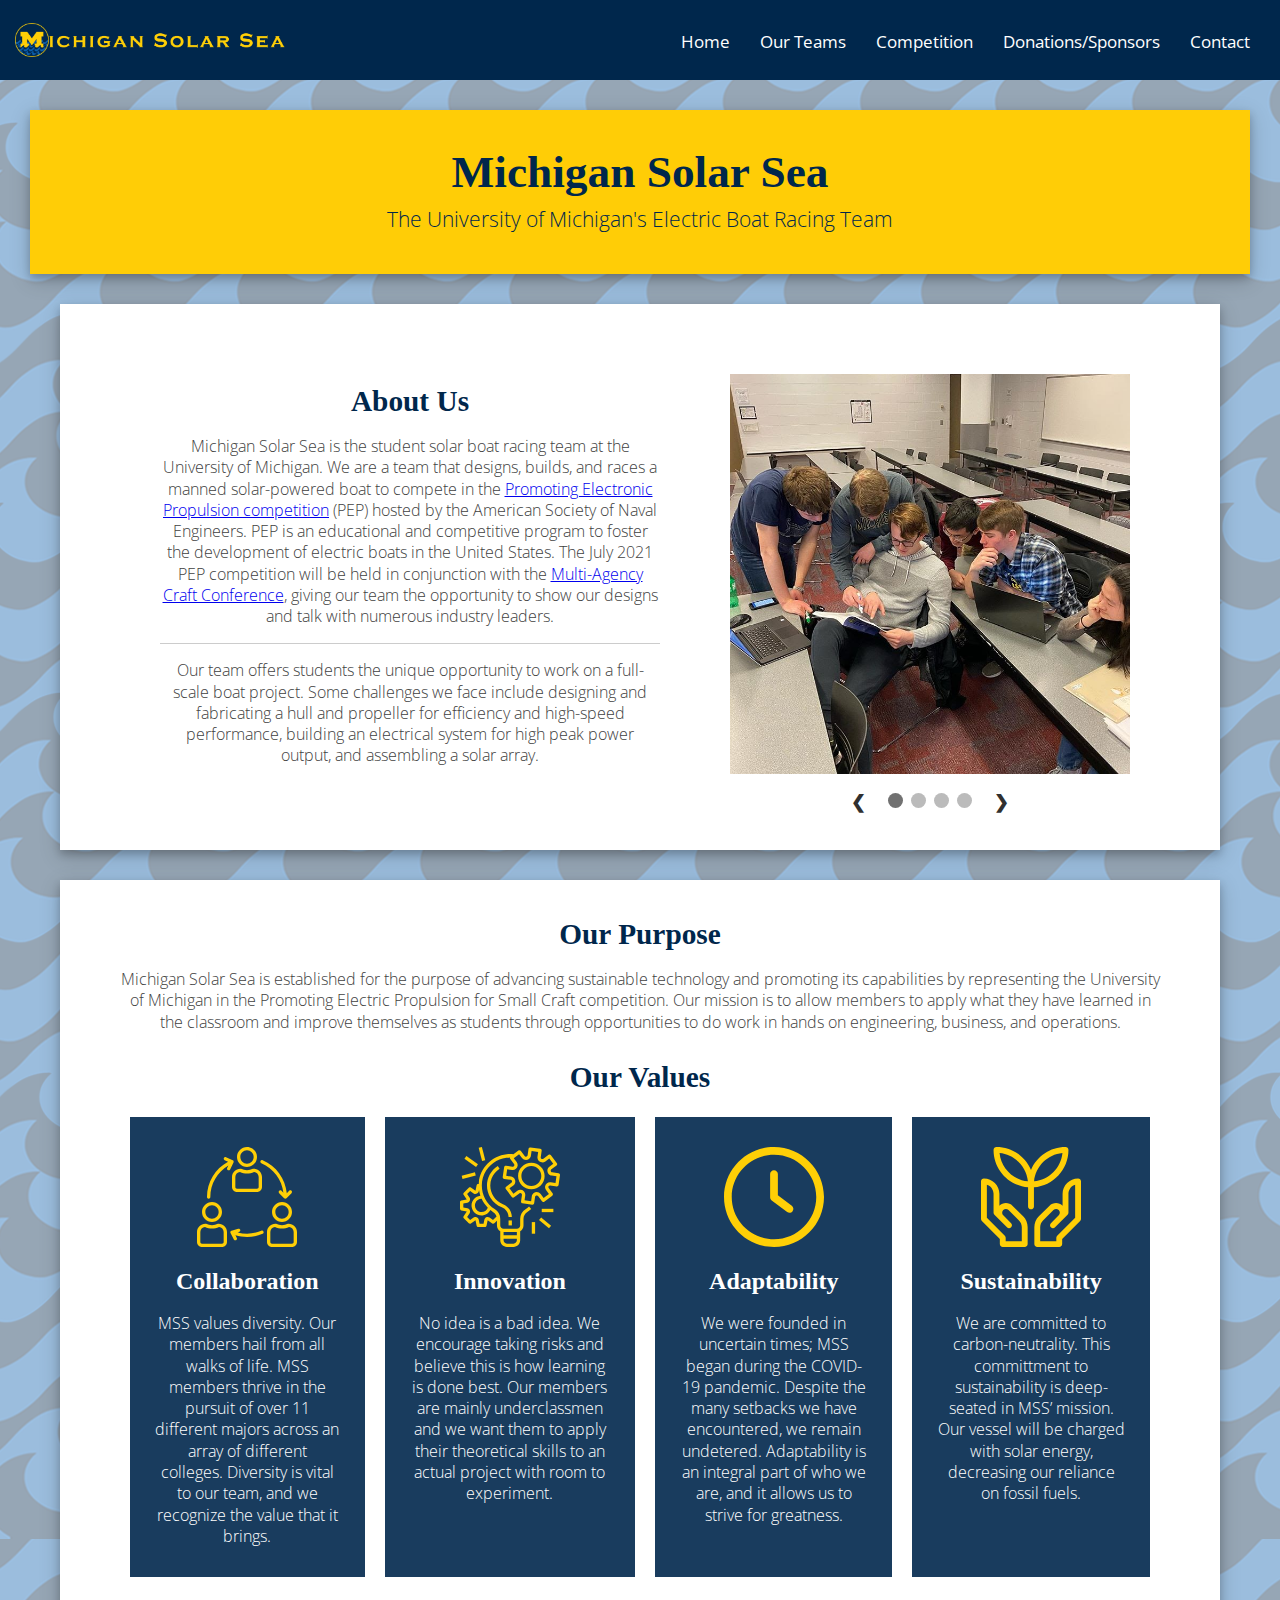
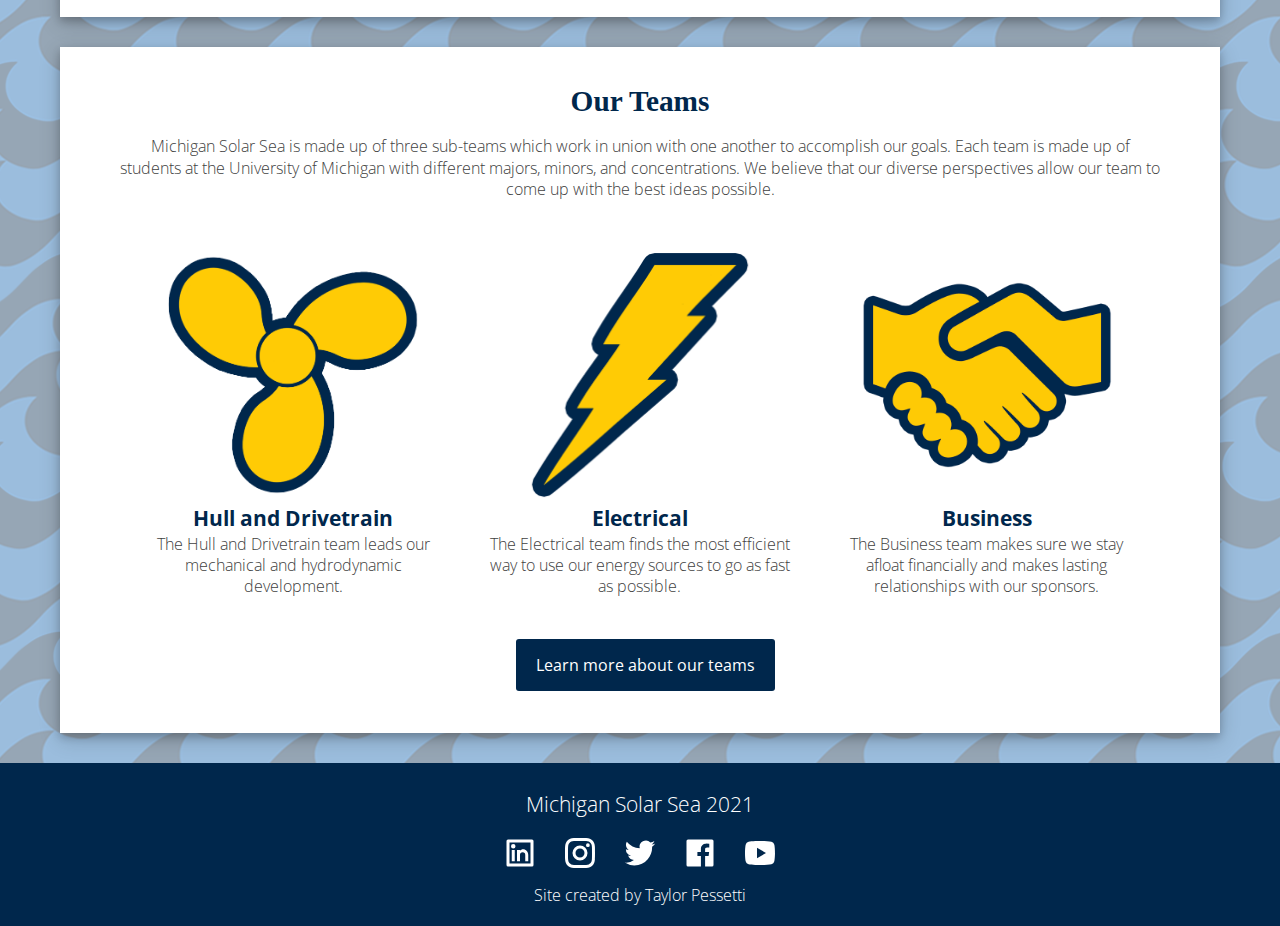
==== commit 975ea330: "fixing the footer" ====
--- a/index.html
+++ b/index.html
@@ -148,13 +148,13 @@
         </main>
         <footer>
         <div class="footer">
-            <h5>Michigan Solar Sea 2021</h5>
+            <p class="footer-title">Michigan Solar Sea 2021</p>
             <a href="https://www.linkedin.com/company/michigan-solar-sea/" target="_blank"><img src="logos/linkedin-logo.svg" alt="linkedin logo" class="footer-logo"></a>
             <a href="https://www.instagram.com/michigansolarsea/" target="_blank"><img src="logos/instagram-logo.svg" alt="instagram logo" class="footer-logo"></a>
             <a href="https://twitter.com/MichiganSea" target="_blank"><img src="logos/twitter-logo.svg" alt="twitter logo" class="footer-logo"></a>
             <a href="https://www.facebook.com/michigansolarsea" target="_blank"><img src="logos/facebook-logo.svg" alt="facebook logo" class="footer-logo"></a>
             <a href="https://www.youtube.com/channel/UCkD23mmCCdCnqKeCeHcaG-A" target="_blank"><img src="logos/youtube-logo.svg" alt="youtube logo" class="footer-logo"></a>
-            <p>Site created by Taylor Pessetti</p>
+            <p class="footer-description">Site created by Taylor Pessetti</p>
         </div>
         </footer>
         </div>
--- a/css/style.css
+++ b/css/style.css
@@ -309,18 +309,18 @@
     background-color: #00274C;
 }
 
-.footer h5{
-  padding: 0px 0px 0px 0px;
-  margin: 7px 0px 20px 0px;
-  font-size: 16pt;
-}
-
 .footer-logo{
   padding: 0px 10px 0px 10px;
 }
 
-.footer p{
+.footer-description{
   margin: 12px 0px 0px 0px;
+}
+
+.footer-title{
+  padding: 0px 0px 0px 0px;
+  margin: 7px 0px 16px 0px;
+  font-size: 16pt;
 }
 
 h3{
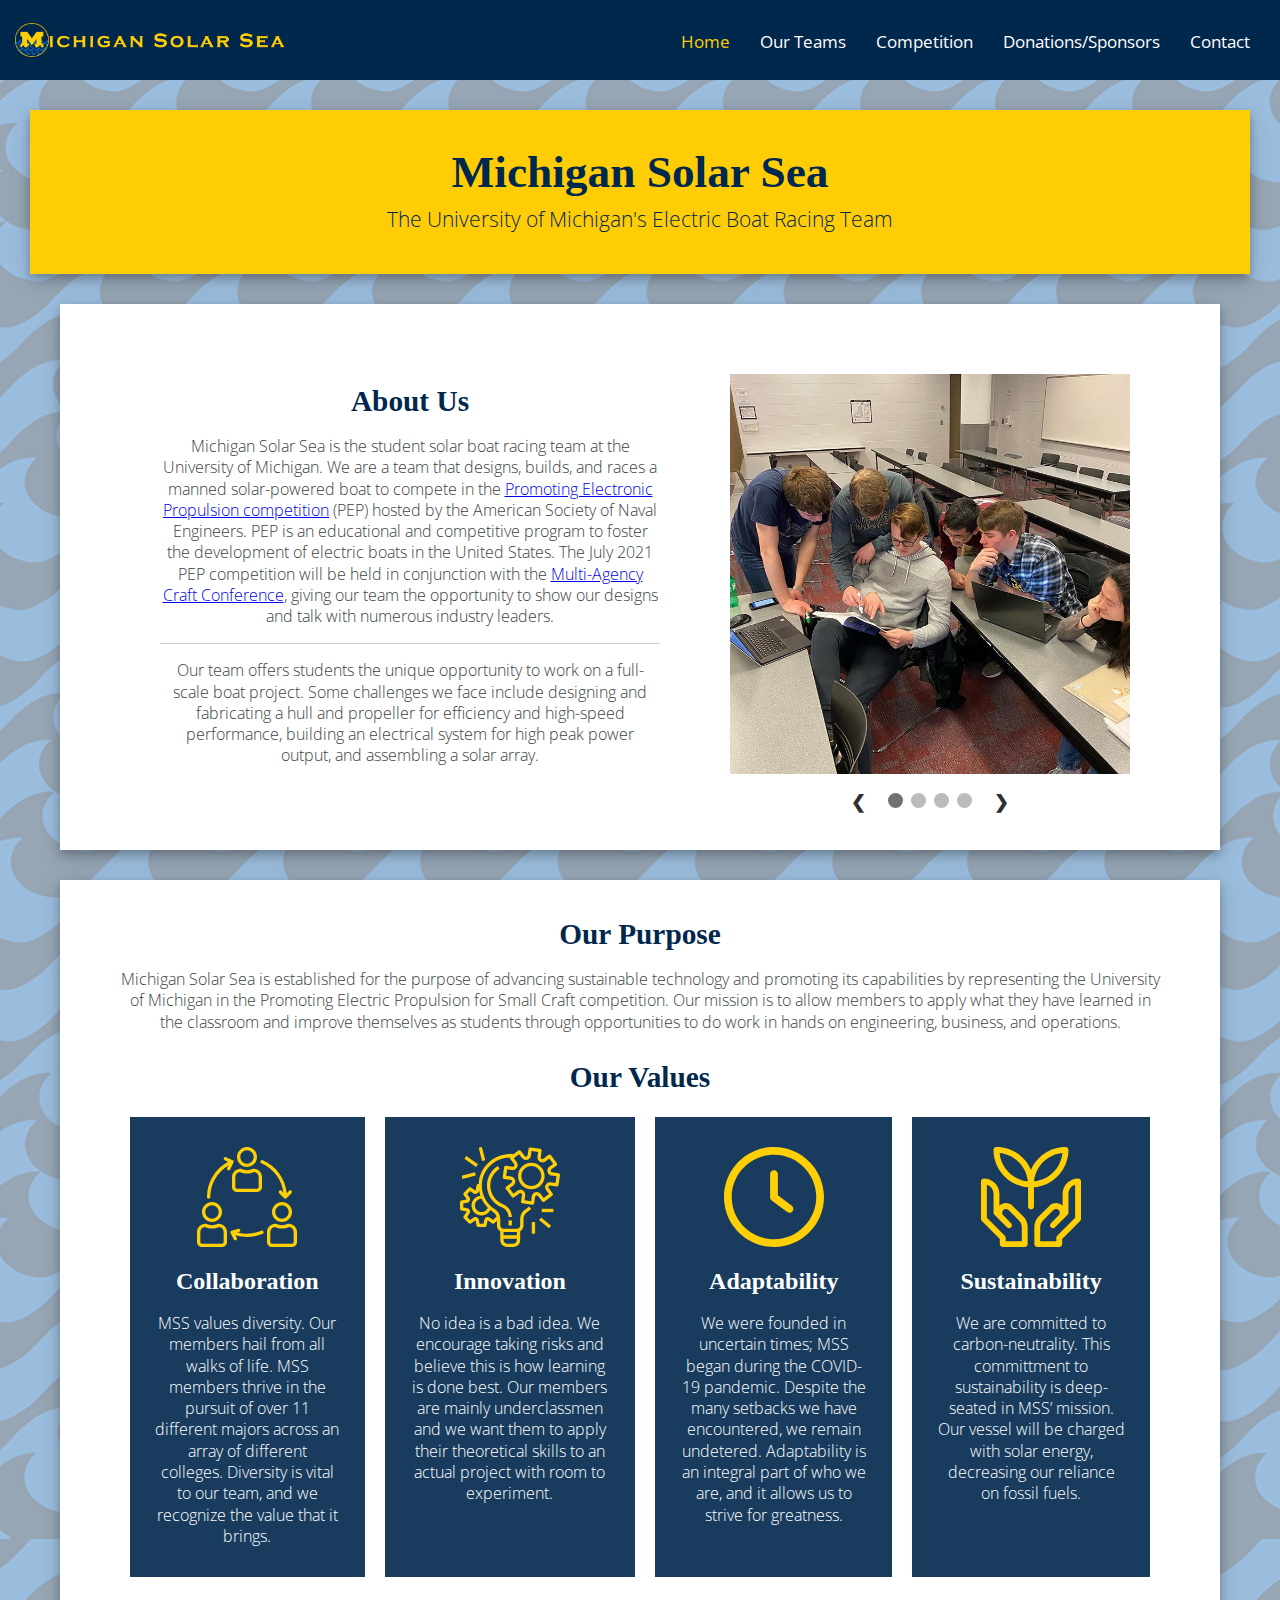
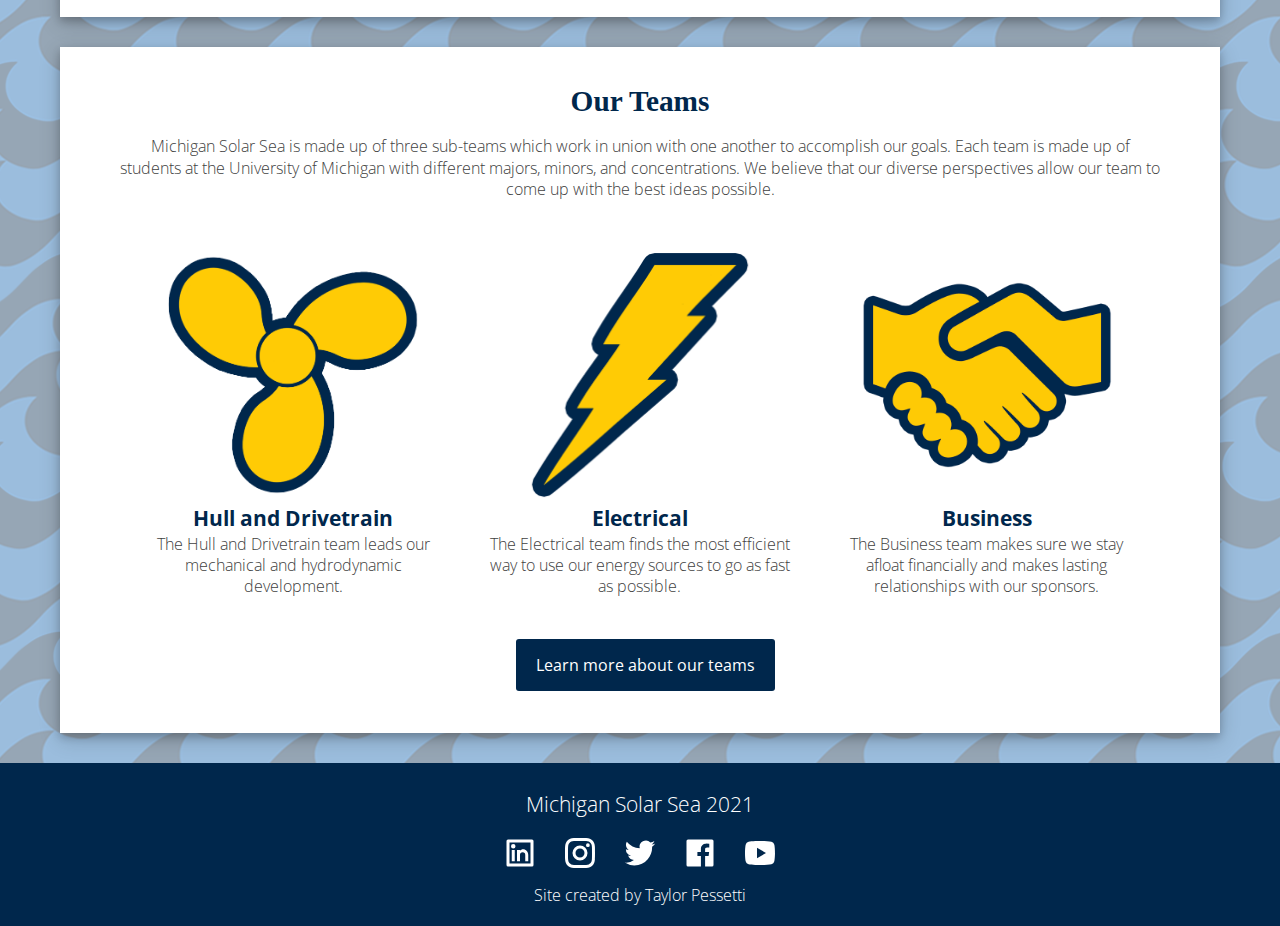
==== commit 60113eff: "nav changes" ====
--- a/index.html
+++ b/index.html
@@ -28,7 +28,7 @@
         <div id="navlist">
         <ul id="nav-lists">
             <li class="close"><span onclick="Hide()">×</span></li>
-            <li><a href="index.html">Home</a></li>
+            <li><a id="current" href="index.html">Home</a></li>
             <li><a href="team.html ">Our Teams</a></li>
             <li><a href="competition.html">Competition</a></li>
             <li><a href="sponsors.html">Donations/Sponsors</a></li>
--- a/css/style.css
+++ b/css/style.css
@@ -124,7 +124,7 @@
   font-size: 40px;
   display: inline-block;
   border: 1px solid #00274C;
-  padding: 0 10px;
+  padding: 0px 10px 5px 10px;
   cursor: pointer;
   color: white;
   background-color: grey;
@@ -162,6 +162,16 @@
     text-align: right;
     position: right;
     float: right;
+}
+
+#current{
+  color:#ffcd06;
+  background-color:#00274C;
+}
+
+#current:hover{
+  color: #00274C;
+  background-color: #ffcd06;
 }
 
 @media only screen and (max-width: 946px) {
@@ -346,17 +356,15 @@
   padding: 20px 40px 20px 40px;
 }
 
-#sponsorbutton{
-  margin: 40px 0px 40px 0px;
-}
 
 .button{
   color: white;
   background-color: #00274C;
   padding: 15px 10px 15px 10px;
-  margin: 30px 0px 30px 0px;
+  margin: 30px 10px 30px 10px;
   border-radius: 3px 3px 3px 3px;
   text-decoration: none;
+  font-size: 10pt;
 }
 
 .button:hover{
@@ -575,7 +583,7 @@
 }
 
 .map img{
-  width: 300px;
+  width: 250px;
   height: auto;
   margin: 0px 0px 30px 0px;
 }
@@ -605,7 +613,7 @@
 }
 
 .preparation-grid img{
-  width: 250px;
+  width: 200px;
   height: auto;
   margin: 25px 0px 0px 0px
 }
@@ -618,18 +626,18 @@
 /* Sponsors Page */
 
 .sponsor-logo{
-  width: 200px;
+  width: 150px;
   height: auto;
 }
 
-.zone-card{
-  padding: 30px 30px 20px 30px;
+.zone-card {
+  padding: 30px 20px 20px 20px;
   margin: 30px 0px 30px 0px;
 }
 
 .zone-card-2{
-  padding: 30px 30px 20px 30px;
-  margin: 30px 0px 30px 0px;
+  padding: 30px 20px 20px 20px;
+  margin: 30px 0px 0px 0px;
 }
 
 .zone-card h3{
@@ -696,7 +704,7 @@
   text-align: center;
   padding: 30px 20px 30px 20px;
   background-color: white;
-  margin: 30px 30px 30px 30px;
+  margin: 10px 0px 30px 0px;
   box-shadow: 0 4px 8px 0 rgba(0, 0, 0, 0.2), 
   0 6px 20px 0 rgba(0, 0, 0, 0.19);
   font-size: 12pt;
@@ -708,11 +716,23 @@
   margin: 0px 0px 20px 0px;
 }
 
+#flow-p{
+  margin-bottom: 20px;
+}
+
+.zone-card a:link{
+  text-decoration: none;
+}
+
+.zone-card a:hover{
+  text-decoration: underline;
+}
+
 .sponsor-card-no-desc{
   text-align: center;
   padding: 30px 20px 30px 20px;
   background-color: white;
-  margin: 30px 30px 30px 30px;
+  margin: 10px 0px 30px 0px;
   box-shadow: 0 4px 8px 0 rgba(0, 0, 0, 0.2), 
   0 6px 20px 0 rgba(0, 0, 0, 0.19);
   font-size: 12pt;
@@ -754,6 +774,43 @@
   margin: 20px 0px 0px 0px;
 }
 
+.s-button{
+  color: white;
+  font-size: 10pt;
+}
+
+#sponsorbutton{
+  background-color: #00274C;
+  padding: 15px 10px 15px 10px;
+  margin: 0px 0px 20px 0px;
+  border-radius: 3px 3px 3px 3px;
+}
+
+#sponsorbutton2{
+  background-color: #00274C;
+  padding: 15px 10px 15px 10px;
+  margin: 20px 0px 0px 0px;
+  border-radius: 3px 3px 3px 3px;
+}
+
+#sponsorbutton:hover{
+  background-color: #717171;
+  color: #00274C;
+  text-decoration: underline;
+  border: 2px solid #00274C;
+}
+
+#sponsorbutton2:hover{
+  background-color: #717171;
+  color: #00274C;
+  text-decoration: underline;
+  border: 2px solid #00274C;
+}
+
+#button-grid{
+  margin: 20px 0px 30px 0px;
+}
+
 /*Contact Page*/
 
 iframe{
@@ -782,6 +839,37 @@
   height: auto;
 }
 
+.preparation-grid img{
+  width: 250px;
+  height: auto;
+  margin: 25px 0px 0px 0px
+}
+
+.sponsor-card{
+  margin: 30px 30px 30px 30px;
+}
+
+.sponsor-card-2{
+  margin: 30px 30px 30px 30px;
+}
+
+.sponsor-card-no-desc{
+  margin: 30px 30px 30px 30px;
+}
+
+.sponsor-logo{
+  width: 200px;
+  height: auto;
+}
+
+#sponsorbutton a{
+  font-size: 14pt;
+}
+
+#sponsorbutton2 a{
+  font-size: 14pt;
+}
+
 #teamsbutton .button{
   margin: 30px 0px 20px 0px;
   padding: 20px 90px 20px 90px;
@@ -792,6 +880,11 @@
   height: 1200px;
   margin-top: 20px;
 }
+
+.button{
+  font-size: 12pt;
+}
+
 
 }
 
@@ -814,10 +907,6 @@
   .mainpagebuttons{
     margin: 60px 0px 20px 0px;
   }
-
-  #sponsorbutton{
-    margin: 40px 0px 30px 0px;
-  }
   
   .button{
     color: white;
@@ -1139,12 +1228,14 @@
         align-items: center;
         justify-content: center;
         margin: 30px 10px 30px 10px;
+        height: 350px;
     }
 
     .page-grid-2{
       display: grid;
       grid-template-columns: 50% 50%;
       grid-template-rows: auto auto;
+      margin: 0px 0px 0px 0px;
     }
     
     .sponsor-card-2{
@@ -1158,6 +1249,27 @@
 
     #hadal-zone-2 .sponsor-card-2{
       height: 150px;
+    }
+
+    #button-grid{
+      display: grid;
+      grid-template-columns: 50% 50%;
+      grid-template-rows: auto;
+      margin: 20px 0px 0px 0px;
+    }
+
+    #sponsorbutton{
+      background-color: #00274C;
+      padding: 15px 10px 15px 10px;
+      margin: 0px 10px 0px 10px;
+      border-radius: 3px 3px 3px 3px;
+    }
+    
+    #sponsorbutton2{
+      background-color: #00274C;
+      padding: 15px 10px 15px 10px;
+      margin: 0px 10px 0px 10px;
+      border-radius: 3px 3px 3px 3px;
     }
 
 }
@@ -1446,7 +1558,7 @@
   margin: 20px 10px 20px 10px;
   display: grid;
   grid-template-columns: auto;
-  grid-template-rows: 60% 30%;
+  grid-template-rows: auto auto;
   text-align: center;
   align-items: center;
   justify-content: center;
@@ -1536,4 +1648,4 @@
 .skip a:focus{
   top:0;
 }
-}+}
